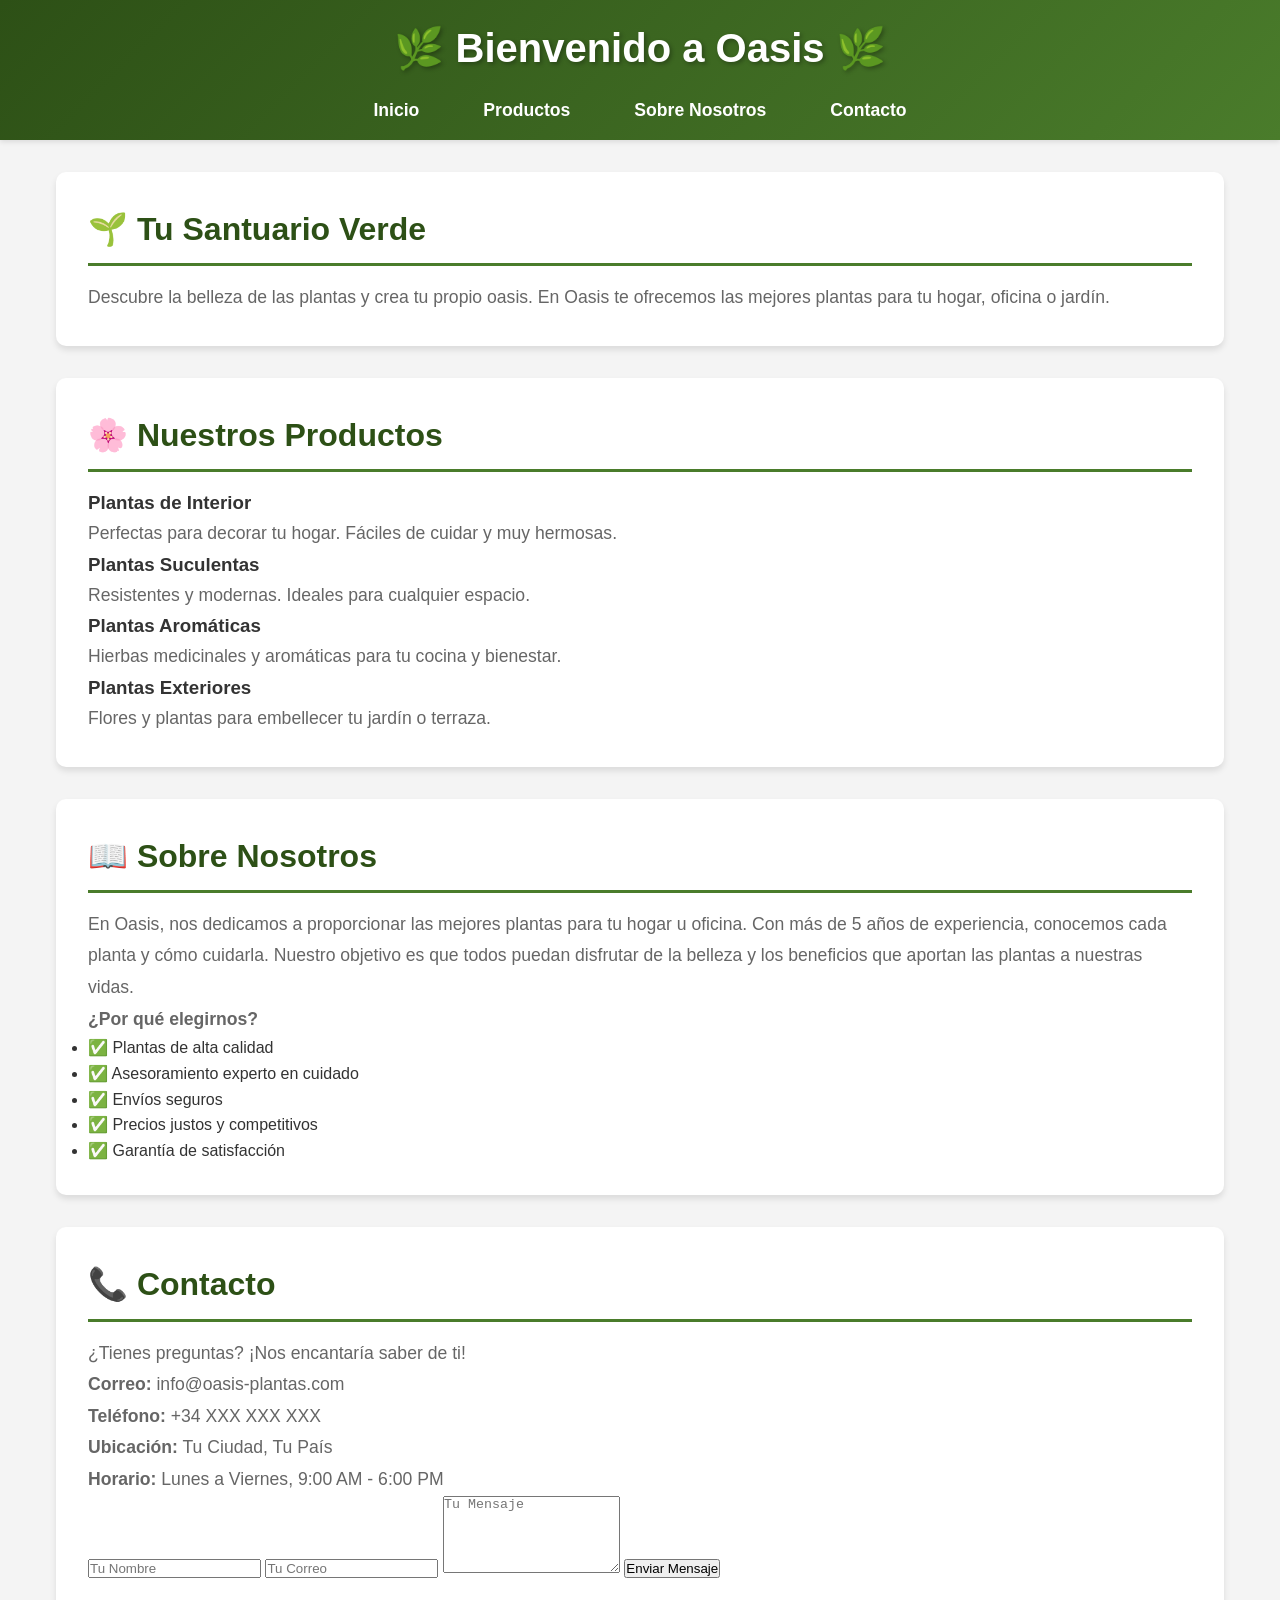
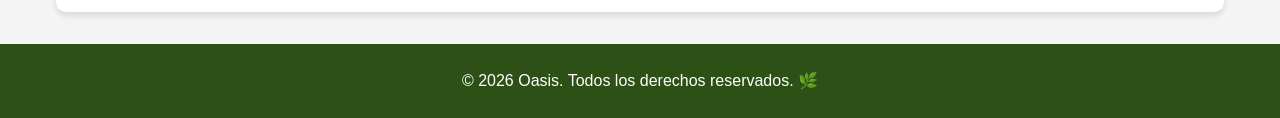
==== index.html @ fe2a8dc5 "Update index.html content to Spanish" ====
<!DOCTYPE html>
<html lang="es">
<head>
    <meta charset="UTF-8">
    <meta name="viewport" content="width=device-width, initial-scale=1.0">
    <title>Oasis - Tu Negocio de Plantas</title>
    <link rel="stylesheet" href="styles.css">
</head>
<body>
    <header>
        <h1>🌿 Bienvenido a Oasis 🌿</h1>
        <nav>
            <ul>
                <li><a href="#home">Inicio</a></li>
                <li><a href="#products">Productos</a></li>
                <li><a href="#about">Sobre Nosotros</a></li>
                <li><a href="#contact">Contacto</a></li>
            </ul>
        </nav>
    </header>
    <main>
        <section id="home">
            <h2>🌱 Tu Santuario Verde</h2>
            <p>Descubre la belleza de las plantas y crea tu propio oasis. En Oasis te ofrecemos las mejores plantas para tu hogar, oficina o jardín.</p>
        </section>
        <section id="products">
            <h2>🌸 Nuestros Productos</h2>
            <div class="products-grid">
                <div class="product-card">
                    <h3>Plantas de Interior</h3>
                    <p>Perfectas para decorar tu hogar. Fáciles de cuidar y muy hermosas.</p>
                </div>
                <div class="product-card">
                    <h3>Plantas Suculentas</h3>
                    <p>Resistentes y modernas. Ideales para cualquier espacio.</p>
                </div>
                <div class="product-card">
                    <h3>Plantas Aromáticas</h3>
                    <p>Hierbas medicinales y aromáticas para tu cocina y bienestar.</p>
                </div>
                <div class="product-card">
                    <h3>Plantas Exteriores</h3>
                    <p>Flores y plantas para embellecer tu jardín o terraza.</p>
                </div>
            </div>
        </section>
        <section id="about">
            <h2>📖 Sobre Nosotros</h2>
            <p>En Oasis, nos dedicamos a proporcionar las mejores plantas para tu hogar u oficina. Con más de 5 años de experiencia, conocemos cada planta y cómo cuidarla. Nuestro objetivo es que todos puedan disfrutar de la belleza y los beneficios que aportan las plantas a nuestras vidas.</p>
            <p><strong>¿Por qué elegirnos?</strong></p>
            <ul>
                <li>✅ Plantas de alta calidad</li>
                <li>✅ Asesoramiento experto en cuidado</li>
                <li>✅ Envíos seguros</li>
                <li>✅ Precios justos y competitivos</li>
                <li>✅ Garantía de satisfacción</li>
            </ul>
        </section>
        <section id="contact">
            <h2>📞 Contacto</h2>
            <p>¿Tienes preguntas? ¡Nos encantaría saber de ti!</p>
            <div class="contact-info">
                <p><strong>Correo:</strong> info@oasis-plantas.com</p>
                <p><strong>Teléfono:</strong> +34 XXX XXX XXX</p>
                <p><strong>Ubicación:</strong> Tu Ciudad, Tu País</p>
                <p><strong>Horario:</strong> Lunes a Viernes, 9:00 AM - 6:00 PM</p>
            </div>
            <form class="contact-form">
                <input type="text" placeholder="Tu Nombre" required>
                <input type="email" placeholder="Tu Correo" required>
                <textarea placeholder="Tu Mensaje" rows="5" required></textarea>
                <button type="submit">Enviar Mensaje</button>
            </form>
        </section>
    </main>
    <footer>
        <p>&copy; 2026 Oasis. Todos los derechos reservados. 🌿</p>
    </footer>
</body>
</html>
---- styles.css ----
* { margin: 0; padding: 0; box-sizing: border-box; }
body { font-family: 'Arial', sans-serif; line-height: 1.6; color: #333; background-color: #f4f4f4; }
header { background: linear-gradient(135deg, #2d5016 0%, #4a7c2b 100%); color: white; padding: 1rem 0; text-align: center; box-shadow: 0 2px 5px rgba(0, 0, 0, 0.1); position: sticky; top: 0; z-index: 100; }
header h1 { font-size: 2.5rem; margin-bottom: 1rem; text-shadow: 2px 2px 4px rgba(0, 0, 0, 0.3); }
nav ul { list-style: none; display: flex; justify-content: center; flex-wrap: wrap; gap: 2rem; }
nav a { color: white; text-decoration: none; font-weight: bold; font-size: 1.1rem; transition: all 0.3s ease; padding: 0.5rem 1rem; border-radius: 5px; }
nav a:hover { background-color: rgba(255, 255, 255, 0.2); transform: scale(1.05); }
main { max-width: 1200px; margin: 2rem auto; padding: 0 1rem; }
section { background: white; padding: 2rem; margin-bottom: 2rem; border-radius: 10px; box-shadow: 0 4px 6px rgba(0, 0, 0, 0.1); animation: fadeIn 0.5s ease; }
@keyframes fadeIn { from { opacity: 0; transform: translateY(10px); } to { opacity: 1; transform: translateY(0); } }
section h2 { color: #2d5016; font-size: 2rem; margin-bottom: 1rem; border-bottom: 3px solid #4a7c2b; padding-bottom: 0.5rem; }
section p { font-size: 1.1rem; color: #666; line-height: 1.8; }
footer { background-color: #2d5016; color: white; text-align: center; padding: 1.5rem; margin-top: 2rem; }
footer p { margin: 0; }
@media (max-width: 768px) { header h1 { font-size: 1.8rem; } nav ul { gap: 1rem; } nav a { font-size: 0.9rem; padding: 0.3rem 0.7rem; } section { padding: 1.5rem; } section h2 { font-size: 1.5rem; } section p { font-size: 1rem; } }
@media (max-width: 480px) { header h1 { font-size: 1.4rem; } nav ul { flex-direction: column; gap: 0.5rem; } section { padding: 1rem; } section h2 { font-size: 1.3rem; } }
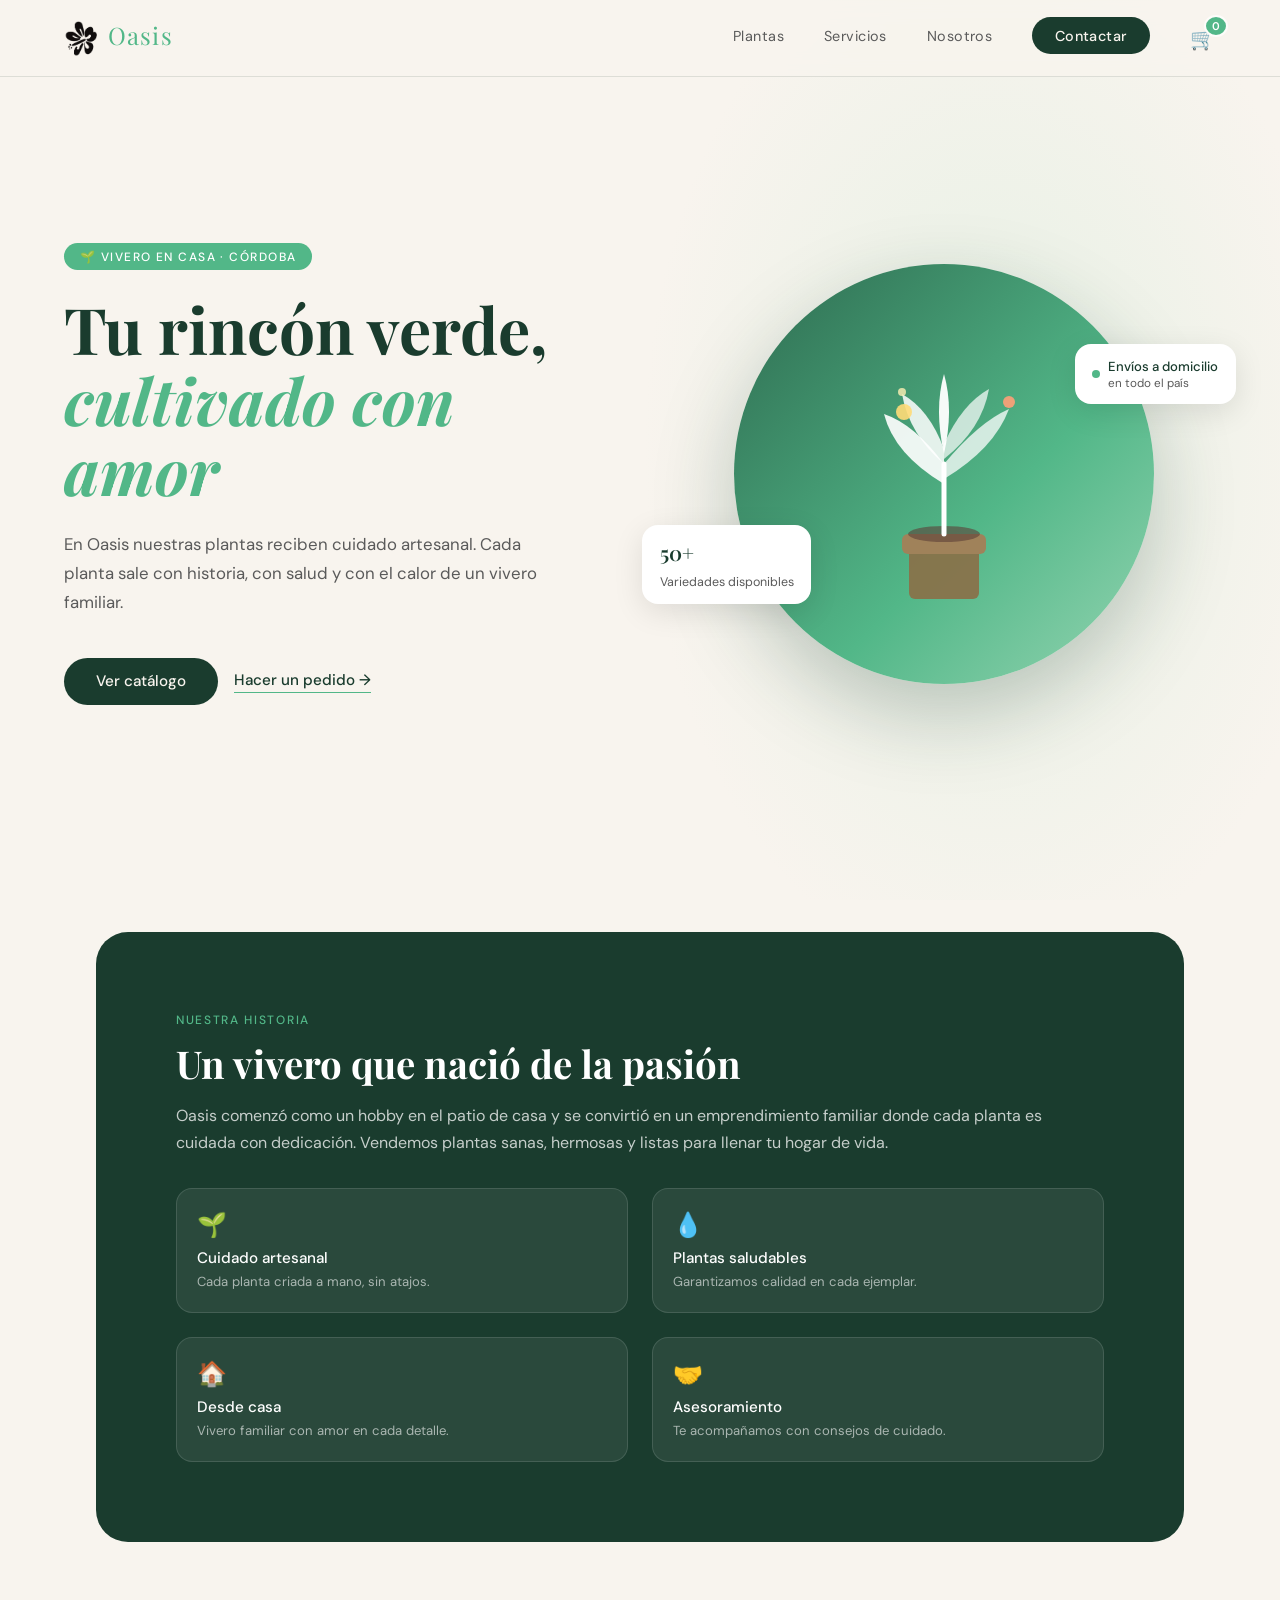
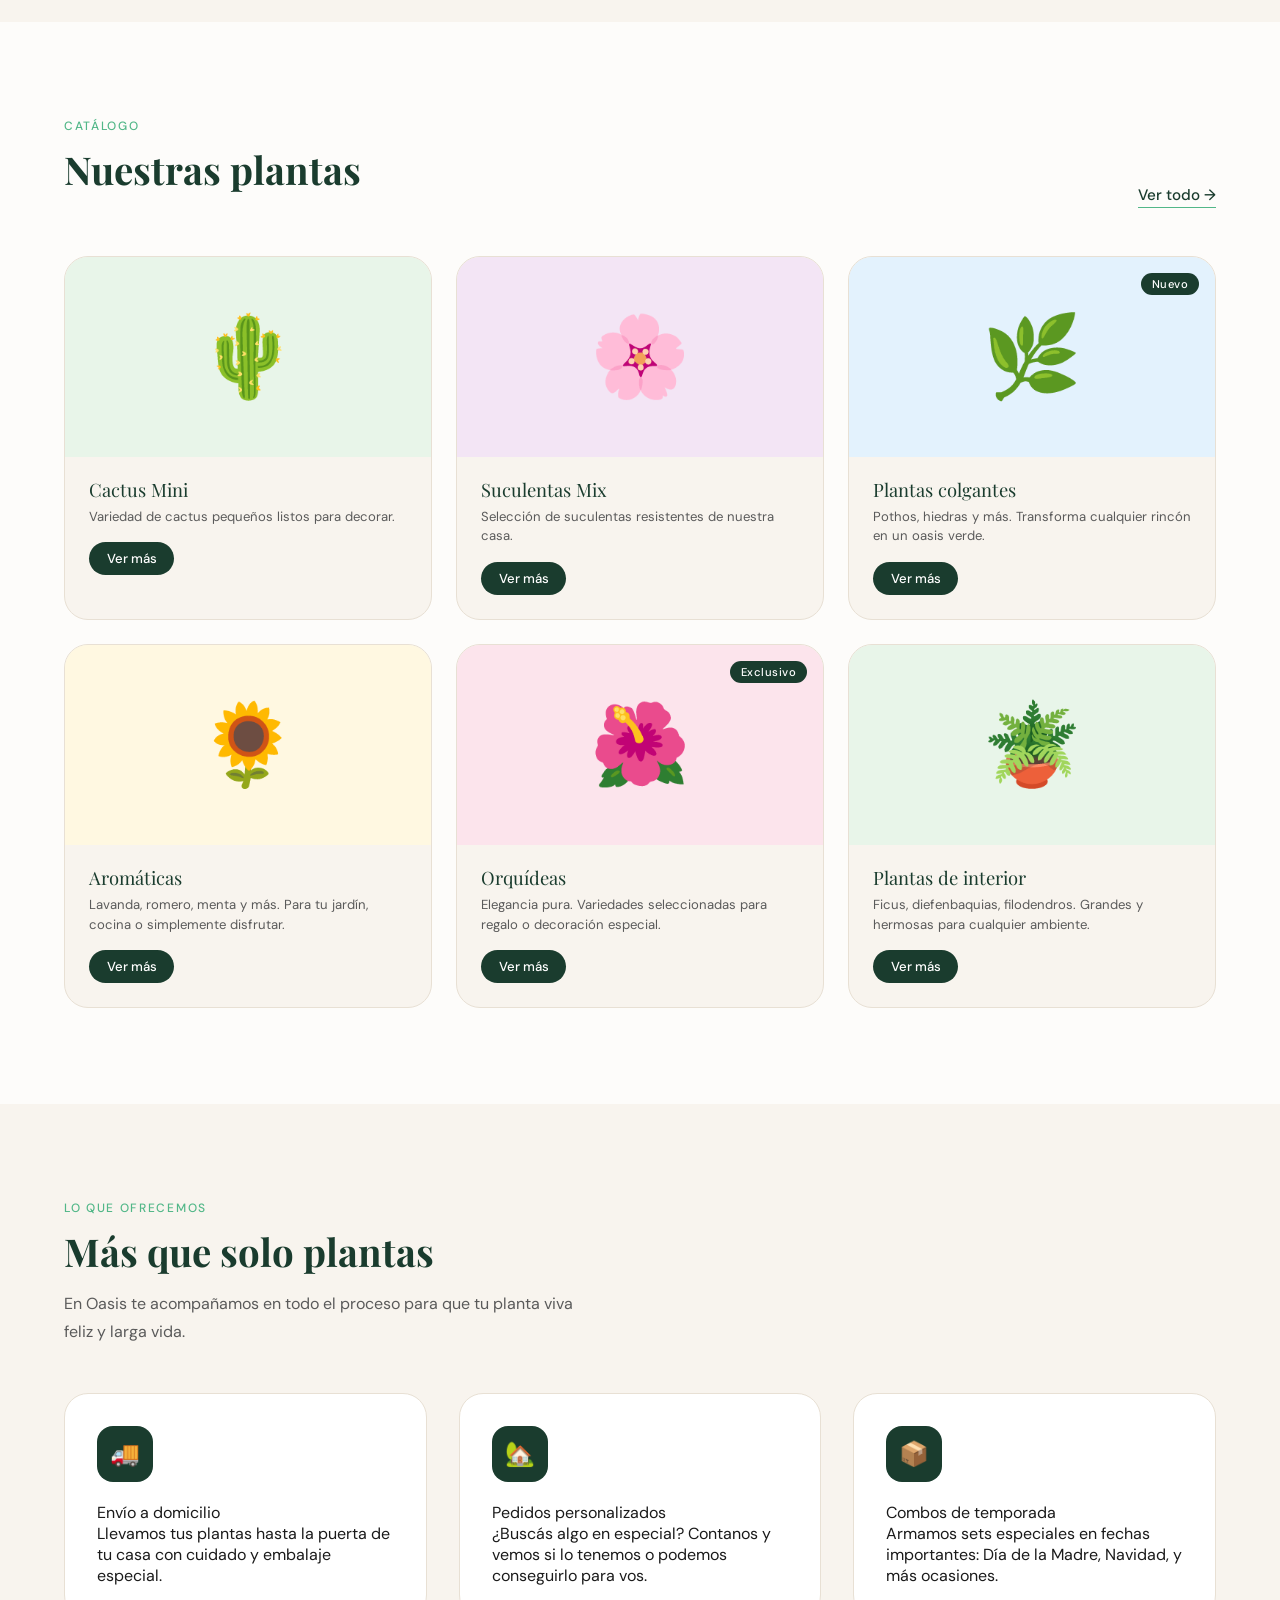
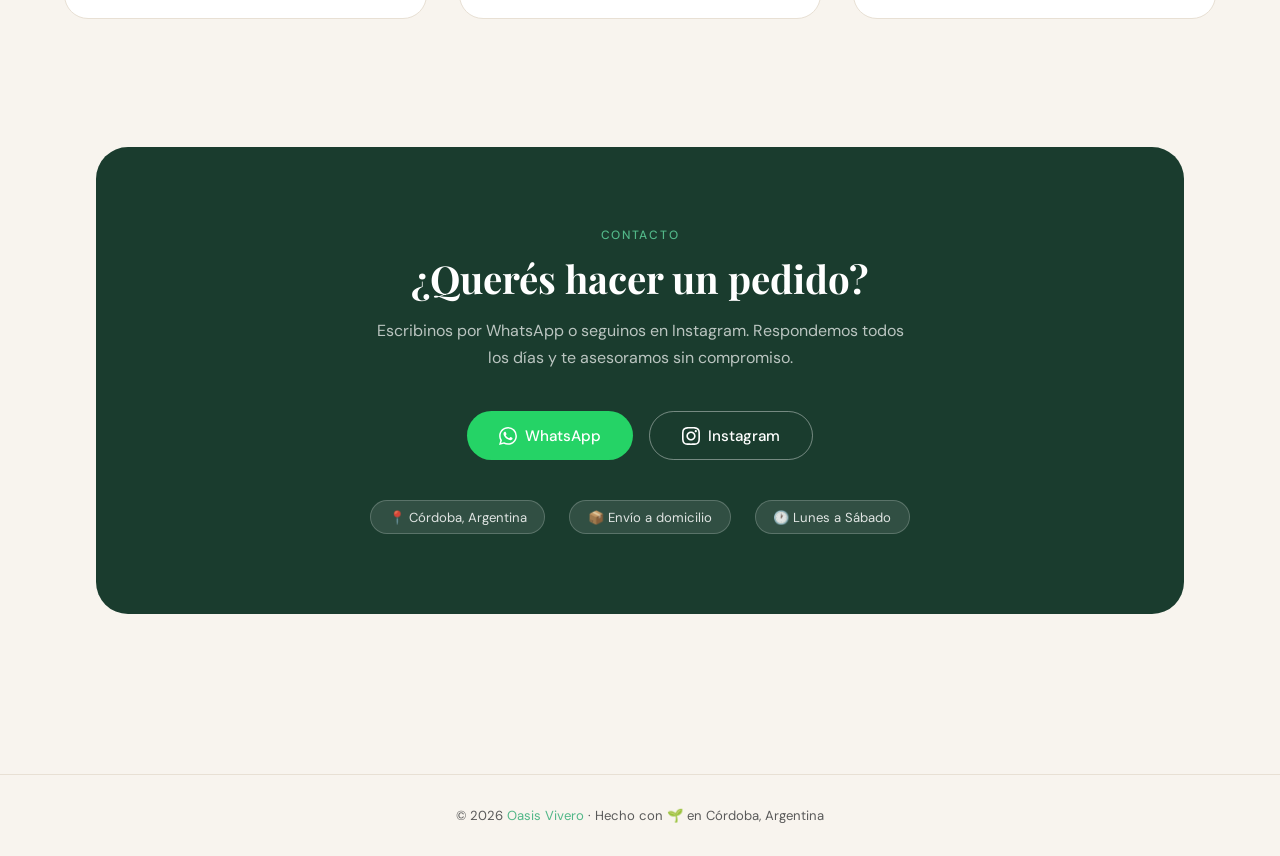
==== commit b3c809a7: "Rename oasis.html to index.html" ====
--- a/index.html
+++ b/index.html
@@ -1,80 +1,291 @@
 <!DOCTYPE html>
 <html lang="es">
 <head>
-    <meta charset="UTF-8">
-    <meta name="viewport" content="width=device-width, initial-scale=1.0">
-    <title>Oasis - Tu Negocio de Plantas</title>
-    <link rel="stylesheet" href="styles.css">
+<meta charset="UTF-8">
+<meta name="viewport" content="width=device-width, initial-scale=1.0">
+<title>Oasis — Vivero en Casa</title>
+<link href="https://fonts.googleapis.com/css2?family=Playfair+Display:ital,wght@0,400;0,600;1,400&family=DM+Sans:wght@300;400;500&display=swap" rel="stylesheet">
+<!-- Meta Tags para SEO y Social Media -->
+<meta name="description" content="Vivero Oasis en Córdoba. Plantas cultivadas con amor y cuidado artesanal. Envíos a domicilio.">
+<meta property="og:title" content="Oasis — Vivero en Casa">
+<meta property="og:description" content="Tu rincón verde cultivado con amor. Catálogo de cactus, suculentas y más.">
+<meta property="og:image" content="logo.png">
+<meta property="og:url" content="https://tudominio.com">
+
+<link rel="icon" type="image/png" href="logo.png">
+<link rel="stylesheet" href="style.css">
+<style>
+  
+</style>
 </head>
 <body>
-    <header>
-        <h1>🌿 Bienvenido a Oasis 🌿</h1>
-        <nav>
-            <ul>
-                <li><a href="#home">Inicio</a></li>
-                <li><a href="#products">Productos</a></li>
-                <li><a href="#about">Sobre Nosotros</a></li>
-                <li><a href="#contact">Contacto</a></li>
-            </ul>
-        </nav>
-    </header>
-    <main>
-        <section id="home">
-            <h2>🌱 Tu Santuario Verde</h2>
-            <p>Descubre la belleza de las plantas y crea tu propio oasis. En Oasis te ofrecemos las mejores plantas para tu hogar, oficina o jardín.</p>
-        </section>
-        <section id="products">
-            <h2>🌸 Nuestros Productos</h2>
-            <div class="products-grid">
-                <div class="product-card">
-                    <h3>Plantas de Interior</h3>
-                    <p>Perfectas para decorar tu hogar. Fáciles de cuidar y muy hermosas.</p>
-                </div>
-                <div class="product-card">
-                    <h3>Plantas Suculentas</h3>
-                    <p>Resistentes y modernas. Ideales para cualquier espacio.</p>
-                </div>
-                <div class="product-card">
-                    <h3>Plantas Aromáticas</h3>
-                    <p>Hierbas medicinales y aromáticas para tu cocina y bienestar.</p>
-                </div>
-                <div class="product-card">
-                    <h3>Plantas Exteriores</h3>
-                    <p>Flores y plantas para embellecer tu jardín o terraza.</p>
-                </div>
-            </div>
-        </section>
-        <section id="about">
-            <h2>📖 Sobre Nosotros</h2>
-            <p>En Oasis, nos dedicamos a proporcionar las mejores plantas para tu hogar u oficina. Con más de 5 años de experiencia, conocemos cada planta y cómo cuidarla. Nuestro objetivo es que todos puedan disfrutar de la belleza y los beneficios que aportan las plantas a nuestras vidas.</p>
-            <p><strong>¿Por qué elegirnos?</strong></p>
-            <ul>
-                <li>✅ Plantas de alta calidad</li>
-                <li>✅ Asesoramiento experto en cuidado</li>
-                <li>✅ Envíos seguros</li>
-                <li>✅ Precios justos y competitivos</li>
-                <li>✅ Garantía de satisfacción</li>
-            </ul>
-        </section>
-        <section id="contact">
-            <h2>📞 Contacto</h2>
-            <p>¿Tienes preguntas? ¡Nos encantaría saber de ti!</p>
-            <div class="contact-info">
-                <p><strong>Correo:</strong> info@oasis-plantas.com</p>
-                <p><strong>Teléfono:</strong> +34 XXX XXX XXX</p>
-                <p><strong>Ubicación:</strong> Tu Ciudad, Tu País</p>
-                <p><strong>Horario:</strong> Lunes a Viernes, 9:00 AM - 6:00 PM</p>
-            </div>
-            <form class="contact-form">
-                <input type="text" placeholder="Tu Nombre" required>
-                <input type="email" placeholder="Tu Correo" required>
-                <textarea placeholder="Tu Mensaje" rows="5" required></textarea>
-                <button type="submit">Enviar Mensaje</button>
-            </form>
-        </section>
-    </main>
-    <footer>
-        <p>&copy; 2026 Oasis. Todos los derechos reservados. 🌿</p>
-    </footer>
+
+<!-- Componente compartido inyectado por script.js -->
+<div id="navbar-shared"></div>
+
+<!-- HERO -->
+<section class="hero">
+  <div class="hero-text">
+    <span class="hero-tag">🌱 Vivero en Casa · Córdoba</span>
+    <h1>Tu rincón verde, <em>cultivado con amor</em></h1>
+    <p class="hero-desc">
+      En Oasis nuestras plantas reciben cuidado artesanal. 
+      Cada planta sale con historia, con salud y con el calor de un vivero familiar.
+    </p>
+    <div class="hero-btns">
+      <a href="#catalogo" class="btn-primary">Ver catálogo</a>
+      <a href="#contacto" class="btn-secondary">Hacer un pedido →</a>
+    </div>
+  </div>
+
+  <div class="hero-visual">
+    <div class="hero-circle">
+      <svg class="hero-plant-svg" viewBox="0 0 300 300" fill="none" xmlns="http://www.w3.org/2000/svg">
+        <!-- Maceta -->
+        <rect x="115" y="220" width="70" height="55" rx="6" fill="#8b6f47" opacity="0.9"/>
+        <rect x="108" y="210" width="84" height="20" rx="6" fill="#a0825a"/>
+        <!-- Tierra -->
+        <ellipse cx="150" cy="210" rx="36" ry="8" fill="#5d4037" opacity="0.6"/>
+        <!-- Tallo central -->
+        <path d="M150 210 L150 140" stroke="#fff" stroke-width="5" stroke-linecap="round"/>
+        <!-- Hoja izquierda grande -->
+        <path d="M150 160 Q100 130 90 90 Q120 100 150 140" fill="rgba(255,255,255,0.9)"/>
+        <!-- Hoja derecha grande -->
+        <path d="M150 155 Q200 125 215 85 Q185 98 150 140" fill="rgba(255,255,255,0.75)"/>
+        <!-- Hoja top izquierda -->
+        <path d="M150 140 Q115 110 108 70 Q135 85 150 125" fill="rgba(255,255,255,0.85)"/>
+        <!-- Hoja top derecha -->
+        <path d="M150 135 Q188 105 195 65 Q168 80 150 120" fill="rgba(255,255,255,0.7)"/>
+        <!-- Hoja central top -->
+        <path d="M150 130 Q140 85 150 50 Q160 85 150 130" fill="rgba(255,255,255,0.95)"/>
+        <!-- Flores decorativas -->
+        <circle cx="110" cy="88" r="8" fill="rgba(255,220,120,0.9)"/>
+        <circle cx="215" cy="78" r="6" fill="rgba(255,160,120,0.9)"/>
+        <circle cx="108" cy="68" r="4" fill="rgba(255,240,180,0.8)"/>
+      </svg>
+    </div>
+
+    <div class="float-card left">
+      <span class="num">50+</span>
+      <span class="lbl">Variedades disponibles</span>
+    </div>
+
+    <div class="float-card right">
+      <div class="dot"></div>
+      <div>
+        <span style="font-weight:500;font-size:0.82rem;color:#1a3c2e;">Envíos a domicilio</span>
+        <div style="font-size:0.73rem;color:#5a5a5a;">en todo el país</div>
+      </div>
+    </div>
+  </div>
+  </div>
+</section>
+
+<!-- NOSOTROS -->
+<section id="nosotros" style="padding: 2rem 4rem 5rem;">
+  <div class="about">
+    <div>
+      <p class="section-tag">Nuestra historia</p>
+      <h2 class="section-title">Un vivero que nació de la pasión</h2>
+      <p class="section-sub">
+        Oasis comenzó como un hobby en el patio de casa y se convirtió en un emprendimiento familiar 
+        donde cada planta es cuidada con dedicación. 
+        Vendemos plantas sanas, hermosas y listas para llenar tu hogar de vida.
+      </p>
+
+      <div class="about-values">
+        <div class="value-item reveal">
+          <span class="value-icon">🌱</span>
+          <div class="value-title">Cuidado artesanal</div>
+          <div class="value-desc">Cada planta criada a mano, sin atajos.</div>
+        </div>
+        <div class="value-item reveal">
+          <span class="value-icon">💧</span>
+          <div class="value-title">Plantas saludables</div>
+          <div class="value-desc">Garantizamos calidad en cada ejemplar.</div>
+        </div>
+        <div class="value-item reveal">
+          <span class="value-icon">🏠</span>
+          <div class="value-title">Desde casa</div>
+          <div class="value-desc">Vivero familiar con amor en cada detalle.</div>
+        </div>
+        <div class="value-item reveal">
+          <span class="value-icon">🤝</span>
+          <div class="value-title">Asesoramiento</div>
+          <div class="value-desc">Te acompañamos con consejos de cuidado.</div>
+        </div>
+      </div>
+  </div>
+</section>
+
+<!-- CATALOGO -->
+<section id="catalogo" class="catalogo">
+  <div class="catalogo-header">
+    <div>
+      <p class="section-tag">Catálogo</p>
+      <h2 class="section-title">Nuestras plantas</h2>
+    </div>
+    <a href="ver-todo.html" class="btn-secondary">Ver todo →</a>
+  </div>
+
+  <div class="cards-grid">
+    <div class="plant-card reveal">
+      <div class="plant-img bg1">
+        🌵
+      </div>
+      <div class="plant-info">
+        <div class="plant-name">Cactus Mini</div>
+        <div class="plant-desc">Variedad de cactus pequeños listos para decorar.</div>
+        <div class="plant-footer">
+          <a href="cactus.html" class="btn-agregar">Ver más</a>
+        </div>
+      </div>
+    </div>
+
+    <div class="plant-card reveal">
+      <div class="plant-img bg2">🌸</div>
+      <div class="plant-info">
+        <div class="plant-name">Suculentas Mix</div>
+        <div class="plant-desc">Selección de suculentas resistentes de nuestra casa.</div>
+        <div class="plant-footer">
+          <a href="suculentas.html" class="btn-agregar">Ver más</a>
+        </div>
+      </div>
+    </div>
+
+    <div class="plant-card reveal">
+      <div class="plant-img bg3">
+        🌿
+        <span class="plant-badge">Nuevo</span>
+      </div>
+      <div class="plant-info">
+        <div class="plant-name">Plantas colgantes</div>
+        <div class="plant-desc">Pothos, hiedras y más. Transforma cualquier rincón en un oasis verde.</div>
+        <div class="plant-footer">
+
+          <a href="colgantes.html" class="btn-agregar">Ver más</a>
+        </div>
+      </div>
+    </div>
+
+    <div class="plant-card reveal">
+      <div class="plant-img bg4">🌻</div>
+      <div class="plant-info">
+        <div class="plant-name">Aromáticas</div>
+        <div class="plant-desc">Lavanda, romero, menta y más. Para tu jardín, cocina o simplemente disfrutar.</div>
+        <div class="plant-footer">
+          <a href="aromaticas.html" class="btn-agregar">Ver más</a>
+        </div>
+      </div>
+    </div>
+
+    <div class="plant-card reveal">
+      <div class="plant-img bg5">
+        🌺
+        <span class="plant-badge">Exclusivo</span>
+      </div>
+      <div class="plant-info">
+        <div class="plant-name">Orquídeas</div>
+        <div class="plant-desc">Elegancia pura. Variedades seleccionadas para regalo o decoración especial.</div>
+        <div class="plant-footer">
+          <a href="orquideas.html" class="btn-agregar">Ver más</a>
+        </div>
+      </div>
+    </div>
+
+    <div class="plant-card reveal">
+      <div class="plant-img bg6">🪴</div>
+      <div class="plant-info">
+        <div class="plant-name">Plantas de interior</div>
+        <div class="plant-desc">Ficus, diefenbaquias, filodendros. Grandes y hermosas para cualquier ambiente.</div>
+        <div class="plant-footer">
+          <a href="interior.html" class="btn-agregar">Ver más</a>
+        </div>
+      </div>
+    </div>
+  </div>
+</section>
+
+<!-- SERVICIOS -->
+<section id="servicios" class="servicios">
+  <p class="section-tag">Lo que ofrecemos</p>
+  <h2 class="section-title">Más que solo plantas</h2>
+  <p class="section-sub">En Oasis te acompañamos en todo el proceso para que tu planta viva feliz y larga vida.</p>
+
+  <div class="servicios-grid">
+    <div class="servicio-card reveal">
+      <div class="servicio-icon">🚚</div>
+      <div class="servicio-title">Envío a domicilio</div>
+      <div class="servicio-desc">Llevamos tus plantas hasta la puerta de tu casa con cuidado y embalaje especial.</div>
+    </div>
+
+    <div class="servicio-card reveal">
+      <div class="servicio-icon">🏡</div>
+      <div class="servicio-title">Pedidos personalizados</div>
+      <div class="servicio-desc">¿Buscás algo en especial? Contanos y vemos si lo tenemos o podemos conseguirlo para vos.</div>
+    </div>
+
+    <div class="servicio-card reveal">
+      <div class="servicio-icon">📦</div>
+      <div class="servicio-title">Combos de temporada</div>
+      <div class="servicio-desc">Armamos sets especiales en fechas importantes: Día de la Madre, Navidad, y más ocasiones.</div>
+    </div>
+  </div>
+</section>
+
+<!-- CONTACTO -->
+<section id="contacto" style="padding: 2rem 4rem 6rem;">
+  <div class="contacto">
+    <p class="section-tag">Contacto</p>
+    <h2 class="section-title">¿Querés hacer un pedido?</h2>
+    <p class="section-sub">Escribinos por WhatsApp o seguinos en Instagram. Respondemos todos los días y te asesoramos sin compromiso.</p>
+
+    <div class="contacto-btns">
+      <a href="https://wa.me/5493516299530?text=Hola!%20Vi%20su%20vivero%20Oasis%20y%20me%20interesa%20hacer%20un%20pedido" target="_blank" class="btn-wp">
+        <svg width="18" height="18" viewBox="0 0 24 24" fill="currentColor"><path d="M17.472 14.382c-.297-.149-1.758-.867-2.03-.967-.273-.099-.471-.148-.67.15-.197.297-.767.966-.94 1.164-.173.199-.347.223-.644.075-.297-.15-1.255-.463-2.39-1.475-.883-.788-1.48-1.761-1.653-2.059-.173-.297-.018-.458.13-.606.134-.133.298-.347.446-.52.149-.174.198-.298.298-.497.099-.198.05-.371-.025-.52-.075-.149-.669-1.612-.916-2.207-.242-.579-.487-.5-.669-.51-.173-.008-.371-.01-.57-.01-.198 0-.52.074-.792.372-.272.297-1.04 1.016-1.04 2.479 0 1.462 1.065 2.875 1.213 3.074.149.198 2.096 3.2 5.077 4.487.709.306 1.262.489 1.694.625.712.227 1.36.195 1.871.118.571-.085 1.758-.719 2.006-1.413.248-.694.248-1.289.173-1.413-.074-.124-.272-.198-.57-.347m-5.421 7.403h-.004a9.87 9.87 0 01-5.031-1.378l-.361-.214-3.741.982.998-3.648-.235-.374a9.86 9.86 0 01-1.51-5.26c.001-5.45 4.436-9.884 9.888-9.884 2.64 0 5.122 1.03 6.988 2.898a9.825 9.825 0 012.893 6.994c-.003 5.45-4.437 9.884-9.885 9.884m8.413-18.297A11.815 11.815 0 0012.05 0C5.495 0 .16 5.335.157 11.892c0 2.096.547 4.142 1.588 5.945L.057 24l6.305-1.654a11.882 11.882 0 005.683 1.448h.005c6.554 0 11.89-5.335 11.893-11.893a11.821 11.821 0 00-3.48-8.413Z"/></svg>
+        WhatsApp
+      </a>
+      <a href="https://instagram.com/oasisvivero" target="_blank" class="btn-ig">
+        <svg width="18" height="18" viewBox="0 0 24 24" fill="currentColor"><path d="M12 2.163c3.204 0 3.584.012 4.85.07 3.252.148 4.771 1.691 4.919 4.919.058 1.265.069 1.645.069 4.849 0 3.205-.012 3.584-.069 4.849-.149 3.225-1.664 4.771-4.919 4.919-1.266.058-1.644.07-4.85.07-3.204 0-3.584-.012-4.849-.07-3.26-.149-4.771-1.699-4.919-4.92-.058-1.265-.07-1.644-.07-4.849 0-3.204.013-3.583.07-4.849.149-3.227 1.664-4.771 4.919-4.919 1.266-.057 1.645-.069 4.849-.069zm0-2.163c-3.259 0-3.667.014-4.947.072-4.358.2-6.78 2.618-6.98 6.98-.059 1.281-.073 1.689-.073 4.948 0 3.259.014 3.668.072 4.948.2 4.358 2.618 6.78 6.98 6.98 1.281.058 1.689.072 4.948.072 3.259 0 3.668-.014 4.948-.072 4.354-.2 6.782-2.618 6.979-6.98.059-1.28.073-1.689.073-4.948 0-3.259-.014-3.667-.072-4.947-.196-4.354-2.617-6.78-6.979-6.98-1.281-.059-1.69-.073-4.949-.073zm0 5.838c-3.403 0-6.162 2.759-6.162 6.162s2.759 6.163 6.162 6.163 6.162-2.759 6.162-6.163c0-3.403-2.759-6.162-6.162-6.162zm0 10.162c-2.209 0-4-1.79-4-4 0-2.209 1.791-4 4-4s4 1.791 4 4c0 2.21-1.791 4-4 4zm6.406-11.845c-.796 0-1.441.645-1.441 1.44s.645 1.44 1.441 1.44c.795 0 1.439-.645 1.439-1.44s-.644-1.44-1.439-1.44z"/></svg>
+        Instagram
+      </a>
+    </div>
+
+    <div class="info-chips">
+      <div class="chip">📍 Córdoba, Argentina</div>
+      <div class="chip">📦 Envío a domicilio</div>
+      <div class="chip">🕐 Lunes a Sábado</div>
+    </div>
+  </div>
+</section>
+
+<!-- Componente compartido inyectado por script.js -->
+<div id="footer-shared"></div>
+
+<!-- CARRITO UI -->
+<div class="cart-overlay" id="cartOverlay"></div>
+<div class="cart-drawer" id="cartDrawer">
+  <div class="cart-header">
+    <h2 style="font-family: 'Playfair Display', serif; color: var(--verde-oscuro);">Tu Carrito</h2>
+    <button class="cart-close" id="closeCart">✕</button>
+  </div>
+  <div class="cart-items" id="cartItemsList">
+    <!-- Items cargados dinámicamente -->
+  </div>
+  <div class="cart-footer">
+    <div class="cart-total">
+      <span>Total estimado:</span>
+      <span id="cartTotalText">$0</span>
+    </div>
+    <button class="btn-primary" style="width: 100%; border: none; cursor: pointer;" onclick="sendCartWhatsApp()">Enviar pedido por WhatsApp 🌿</button>
+    <button class="btn-clear" onclick="clearCart()">Vaciar Carrito</button>
+  </div>
+</div>
+
+<!-- Botón Volver Arriba -->
+<a href="javascript:void(0)" class="back-to-top" id="backToTop" onclick="window.scrollTo({top: 0, behavior: 'smooth'})">↑</a>
+
+<script src="script.js"></script>
+
 </body>
-</html>+</html>
--- a/style.css
+++ b/style.css
@@ -0,0 +1,840 @@
+*, *::before, *::after { box-sizing: border-box; margin: 0; padding: 0; }
+
+  :root {
+    --verde-oscuro: #1a3c2e;
+    --verde-medio: #2d6a4f;
+    --verde-suave: #52b788;
+    --crema: #f8f4ee;
+    --crema-oscura: #e8e0d4;
+    --tierra: #8b6f47;
+    --blanco: #fdfcfa;
+    --texto: #1a1a1a;
+    --texto-suave: #5a5a5a;
+  }
+
+  html { scroll-behavior: smooth; }
+
+  body {
+    font-family: 'DM Sans', sans-serif;
+    background: var(--crema);
+    color: var(--texto);
+    overflow-x: hidden;
+  }
+
+  /* NAV */
+  nav {
+    position: fixed;
+    top: 0; left: 0; right: 0;
+    z-index: 100;
+    display: flex;
+    justify-content: space-between;
+    align-items: center;
+    padding: 1.2rem 4rem;
+    background: rgba(248, 244, 238, 0.9);
+    backdrop-filter: blur(10px);
+    border-bottom: 1px solid rgba(26, 60, 46, 0.12);
+  }
+
+  .nav-logo {
+    font-family: 'Playfair Display', serif;
+    font-size: 1.5rem;
+    color: var(--verde-oscuro);
+    letter-spacing: 0.05em;
+  }
+
+  .nav-logo span {
+    color: var(--verde-suave);
+  }
+
+  .nav-links {
+    display: flex;
+    gap: 2.5rem;
+    list-style: none;
+  }
+
+  .nav-links a {
+    text-decoration: none;
+    color: var(--texto-suave);
+    font-size: 0.9rem;
+    font-weight: 400;
+    letter-spacing: 0.03em;
+    transition: color 0.2s;
+  }
+
+  .nav-links a:hover { color: var(--verde-medio); }
+
+  .nav-cta {
+    background: var(--verde-oscuro);
+    color: var(--crema) !important;
+    padding: 0.6rem 1.4rem;
+    border-radius: 2rem;
+    font-weight: 500 !important;
+    transition: background 0.2s !important;
+  }
+
+  .nav-cta:hover { background: var(--verde-medio) !important; color: white !important; }
+
+  /* HERO */
+  .hero {
+    min-height: 100vh;
+    display: grid;
+    grid-template-columns: 1fr 1fr;
+    align-items: center;
+    padding: 7rem 4rem 4rem;
+    gap: 4rem;
+    position: relative;
+    overflow: hidden;
+  }
+
+  .hero::before {
+    content: '';
+    position: absolute;
+    top: -10%;
+    right: -5%;
+    width: 55%;
+    height: 120%;
+    background: radial-gradient(ellipse at center, #d4edda 0%, transparent 70%);
+    opacity: 0.5;
+    pointer-events: none;
+  }
+
+  .hero-text { position: relative; z-index: 1; }
+
+  .hero-tag {
+    display: inline-block;
+    background: var(--verde-suave);
+    color: white;
+    font-size: 0.75rem;
+    font-weight: 500;
+    letter-spacing: 0.12em;
+    text-transform: uppercase;
+    padding: 0.35rem 1rem;
+    border-radius: 2rem;
+    margin-bottom: 1.5rem;
+  }
+
+  .hero h1 {
+    font-family: 'Playfair Display', serif;
+    font-size: clamp(3rem, 5vw, 4.5rem);
+    line-height: 1.1;
+    color: var(--verde-oscuro);
+    margin-bottom: 1.5rem;
+  }
+
+  .hero h1 em {
+    font-style: italic;
+    color: var(--verde-suave);
+  }
+
+  .hero-desc {
+    font-size: 1.05rem;
+    color: var(--texto-suave);
+    line-height: 1.75;
+    max-width: 480px;
+    margin-bottom: 2.5rem;
+  }
+
+  .hero-btns {
+    display: flex;
+    gap: 1rem;
+    align-items: center;
+    flex-wrap: wrap;
+  }
+
+  .btn-primary {
+    background: var(--verde-oscuro);
+    color: var(--crema);
+    padding: 0.85rem 2rem;
+    border-radius: 2rem;
+    font-size: 0.95rem;
+    font-weight: 500;
+    text-decoration: none;
+    transition: background 0.2s, transform 0.2s;
+    display: inline-block;
+  }
+
+  .btn-primary:hover {
+    background: var(--verde-medio);
+    transform: translateY(-2px);
+  }
+
+  .btn-secondary {
+    color: var(--verde-oscuro);
+    font-size: 0.95rem;
+    font-weight: 500;
+    text-decoration: none;
+    display: inline-flex;
+    align-items: center;
+    gap: 0.4rem;
+    border-bottom: 1.5px solid var(--verde-suave);
+    padding-bottom: 2px;
+    transition: color 0.2s;
+  }
+
+  .btn-secondary:hover { color: var(--verde-suave); }
+
+  /* HERO VISUAL */
+  .hero-visual {
+    position: relative;
+    display: flex;
+    justify-content: center;
+    align-items: center;
+    z-index: 1;
+  }
+
+  .hero-circle {
+    width: 420px;
+    height: 420px;
+    border-radius: 50%;
+    background: linear-gradient(135deg, #2d6a4f 0%, #52b788 60%, #95d5b2 100%);
+    display: flex;
+    align-items: center;
+    justify-content: center;
+    position: relative;
+    overflow: hidden;
+    box-shadow: 0 30px 80px rgba(26, 60, 46, 0.25);
+  }
+
+  .hero-plant-svg {
+    width: 300px;
+    height: 300px;
+  }
+
+  .float-card {
+    position: absolute;
+    background: white;
+    border-radius: 1rem;
+    padding: 0.85rem 1.1rem;
+    box-shadow: 0 8px 30px rgba(0,0,0,0.1);
+    font-size: 0.85rem;
+    display: flex;
+    align-items: center;
+    gap: 0.5rem;
+  }
+
+  .float-card.left {
+    left: -30px;
+    bottom: 80px;
+    flex-direction: column;
+    align-items: flex-start;
+  }
+
+  .float-card.right {
+    right: -20px;
+    top: 80px;
+  }
+
+  .float-card .dot {
+    width: 8px;
+    height: 8px;
+    border-radius: 50%;
+    background: var(--verde-suave);
+    flex-shrink: 0;
+  }
+
+  .float-card .num {
+    font-family: 'Playfair Display', serif;
+    font-size: 1.3rem;
+    font-weight: 600;
+    color: var(--verde-oscuro);
+    display: block;
+  }
+
+  .float-card .lbl {
+    color: var(--texto-suave);
+    font-size: 0.78rem;
+  }
+
+  /* SECTION BASE */
+  section { padding: 6rem 4rem; }
+
+  .section-tag {
+    font-size: 0.75rem;
+    font-weight: 500;
+    letter-spacing: 0.14em;
+    text-transform: uppercase;
+    color: var(--verde-suave);
+    margin-bottom: 0.75rem;
+  }
+
+  .section-title {
+    font-family: 'Playfair Display', serif;
+    font-size: clamp(2rem, 3vw, 2.8rem);
+    color: var(--verde-oscuro);
+    line-height: 1.2;
+    margin-bottom: 1rem;
+  }
+
+  .section-sub {
+    color: var(--texto-suave);
+    font-size: 1rem;
+    line-height: 1.7;
+    max-width: 540px;
+  }
+
+  /* ABOUT */
+  .about {
+    gap: 5rem;
+    align-items: center;
+    background: var(--verde-oscuro);
+    color: white;
+    border-radius: 2rem;
+    margin: 0 2rem;
+    padding: 5rem;
+  }
+
+  .about .section-tag { color: var(--verde-suave); }
+  .about .section-title { color: white; }
+  .about .section-sub { color: rgba(255,255,255,0.75); max-width: 100%; }
+
+  .about-values {
+    display: grid;
+    grid-template-columns: 1fr 1fr;
+    gap: 1.5rem;
+    margin-top: 2rem;
+  }
+
+  .value-item {
+    background: rgba(255,255,255,0.07);
+    border: 1px solid rgba(255,255,255,0.12);
+    border-radius: 1rem;
+    padding: 1.25rem;
+  }
+
+  .value-icon {
+    font-size: 1.5rem;
+    margin-bottom: 0.5rem;
+    display: block;
+  }
+
+  .value-title {
+    font-weight: 500;
+    color: white;
+    font-size: 0.95rem;
+    margin-bottom: 0.25rem;
+  }
+
+  .value-desc {
+    color: rgba(255,255,255,0.6);
+    font-size: 0.82rem;
+    line-height: 1.5;
+  }
+
+  .catalogo { background: var(--blanco); }
+
+  .catalogo-header {
+    display: flex;
+    justify-content: space-between;
+    align-items: flex-end;
+    margin-bottom: 3rem;
+  }
+
+  .cards-grid {
+    display: grid;
+    grid-template-columns: repeat(3, 1fr);
+    gap: 1.5rem;
+  }
+
+  .plant-card {
+    background: var(--crema);
+    border-radius: 1.5rem;
+    overflow: hidden;
+    transition: transform 0.3s, box-shadow 0.3s;
+    border: 1px solid var(--crema-oscura);
+  }
+
+  .plant-card:hover {
+    transform: translateY(-6px);
+    box-shadow: 0 20px 50px rgba(26, 60, 46, 0.12);
+  }
+
+  .plant-img {
+    height: 200px;
+    display: flex;
+    align-items: center;
+    justify-content: center;
+    font-size: 5rem;
+    position: relative;
+  }
+
+  .plant-img img {
+    width: 100%;
+    height: 100%;
+    object-fit: cover;
+  }
+
+  .plant-img.bg1 { background: #e8f5e9; }
+  .plant-img.bg2 { background: #f3e5f5; }
+  .plant-img.bg3 { background: #e3f2fd; }
+  .plant-img.bg4 { background: #fff8e1; }
+  .plant-img.bg5 { background: #fce4ec; }
+  .plant-img.bg6 { background: #e8f5e9; }
+
+  .plant-badge {
+    position: absolute;
+    top: 1rem;
+    right: 1rem;
+    background: var(--verde-oscuro);
+    color: white;
+    font-size: 0.7rem;
+    font-weight: 500;
+    padding: 0.25rem 0.65rem;
+    border-radius: 2rem;
+    letter-spacing: 0.05em;
+  }
+
+  .plant-badge.low-stock {
+    background: #e67e22;
+  }
+
+  .plant-info { padding: 1.25rem 1.5rem 1.5rem; }
+
+  .plant-name {
+    font-family: 'Playfair Display', serif;
+    font-size: 1.15rem;
+    color: var(--verde-oscuro);
+    margin-bottom: 0.3rem;
+  }
+
+  .plant-desc {
+    font-size: 0.82rem;
+    color: var(--texto-suave);
+    line-height: 1.5;
+    margin-bottom: 1rem;
+  }
+
+  .plant-footer {
+    display: flex;
+    justify-content: space-between;
+    align-items: center;
+  }
+
+  .plant-price {
+    font-family: 'Playfair Display', serif;
+    font-size: 1.2rem;
+    font-weight: 600;
+    color: var(--verde-medio);
+  }
+
+  .btn-agregar {
+    background: var(--verde-oscuro);
+    color: white;
+    border: none;
+    padding: 0.5rem 1.1rem;
+    border-radius: 2rem;
+    font-size: 0.82rem;
+    font-weight: 500;
+    cursor: pointer;
+    transition: background 0.2s;
+    font-family: 'DM Sans', sans-serif;
+    text-decoration: none;
+    display: inline-block;
+  }
+
+  .btn-agregar:hover { 
+    background: var(--verde-medio); 
+    transform: scale(1.05);
+  }
+  
+  .btn-agregar:active { transform: scale(0.95); }
+
+  /* Estado cuando el producto ya está en el carrito */
+  .btn-agregar.in-cart {
+    background: var(--verde-suave);
+    border: 1px solid var(--verde-suave);
+  }
+
+  .btn-agregar.disabled {
+    background: #ccc;
+    cursor: not-allowed;
+    transform: none !important;
+  }
+
+  /* SERVICIOS */
+  .servicios { background: var(--crema); }
+
+  .servicios-grid {
+    display: grid;
+    grid-template-columns: repeat(3, 1fr);
+    gap: 2rem;
+    margin-top: 3rem;
+  }
+
+  .servicio-card {
+    background: white;
+    border-radius: 1.5rem;
+    padding: 2rem;
+    border: 1px solid var(--crema-oscura);
+    transition: transform 0.2s;
+  }
+
+  .servicio-card:hover { transform: translateY(-4px); }
+
+  .servicio-icon {
+    width: 56px;
+    height: 56px;
+    background: var(--verde-oscuro);
+    border-radius: 1rem;
+    display: flex;
+    align-items: center;
+    justify-content: center;
+    font-size: 1.5rem;
+    margin-bottom: 1.25rem;
+  }
+
+  /* CONTACTO */
+  .contacto {
+    background: var(--verde-oscuro);
+    color: white;
+    text-align: center;
+    border-radius: 2rem;
+    margin: 0 2rem 4rem;
+    padding: 5rem 4rem;
+  }
+
+  .contacto .section-title { color: white; }
+  .contacto .section-sub { color: rgba(255,255,255,0.7); margin: 0 auto 2.5rem; }
+
+  .contacto-btns {
+    display: flex;
+    gap: 1rem;
+    justify-content: center;
+    flex-wrap: wrap;
+  }
+
+  .btn-wp {
+    background: #25D366;
+    color: white;
+    padding: 0.85rem 2rem;
+    border-radius: 2rem;
+    font-size: 0.95rem;
+    font-weight: 500;
+    text-decoration: none;
+    display: inline-flex;
+    align-items: center;
+    gap: 0.5rem;
+    transition: opacity 0.2s, transform 0.2s;
+  }
+
+  .btn-wp:hover { opacity: 0.9; transform: translateY(-2px); }
+
+  .btn-ig {
+    background: transparent;
+    color: white;
+    border: 1.5px solid rgba(255,255,255,0.4);
+    padding: 0.85rem 2rem;
+    border-radius: 2rem;
+    font-size: 0.95rem;
+    font-weight: 500;
+    text-decoration: none;
+    transition: border-color 0.2s, transform 0.2s;
+    display: inline-flex;
+    align-items: center;
+    gap: 0.5rem;
+  }
+
+  .btn-ig:hover { border-color: white; transform: translateY(-2px); }
+
+  .info-chips {
+    display: flex;
+    justify-content: center;
+    gap: 1.5rem;
+    margin-top: 2.5rem;
+    flex-wrap: wrap;
+  }
+
+  .chip {
+    background: rgba(255,255,255,0.1);
+    border: 1px solid rgba(255,255,255,0.2);
+    color: rgba(255,255,255,0.85);
+    padding: 0.45rem 1.1rem;
+    border-radius: 2rem;
+    font-size: 0.82rem;
+    display: flex;
+    align-items: center;
+    gap: 0.4rem;
+  }
+
+  /* FOOTER */
+  footer {
+    text-align: center;
+    padding: 2rem;
+    color: var(--texto-suave);
+    font-size: 0.82rem;
+    border-top: 1px solid var(--crema-oscura);
+  }
+
+  footer span { color: var(--verde-suave); }
+
+  /* ANIMATIONS */
+  @keyframes float {
+    0%, 100% { transform: translateY(0); }
+    50% { transform: translateY(-10px); }
+  }
+
+  .hero-circle { animation: float 6s ease-in-out infinite; }
+
+  @keyframes leafSway {
+    0%, 100% { transform: rotate(-3deg); }
+    50% { transform: rotate(3deg); }
+  }
+
+  /* RESPONSIVE */
+  @media (max-width: 900px) {
+    nav { padding: 1rem 2rem; }
+    .nav-links {
+      display: none; 
+      position: absolute; top: 100%; left: 0; right: 0; 
+      flex-direction: column; background: var(--blanco); 
+      padding: 2rem; gap: 1.5rem; text-align: center;
+      box-shadow: 0 10px 20px rgba(0,0,0,0.05);
+    }
+    .nav-links.mobile-open { display: flex; }
+    .menu-btn { display: block !important; }
+    .hero { grid-template-columns: 1fr; padding: 7rem 2rem 3rem; text-align: center; }
+    .hero-desc { margin: 0 auto 2rem; }
+    .hero-btns { justify-content: center; }
+    .hero-visual { display: none; }
+    .about { grid-template-columns: 1fr; margin: 0 1rem; padding: 3rem 2rem; }
+    .cards-grid, .servicios-grid { grid-template-columns: 1fr; }
+    section { padding: 4rem 2rem; }
+    .catalogo-header { flex-direction: column; align-items: flex-start; gap: 1rem; }
+    .contacto { margin: 0 1rem 3rem; padding: 3rem 2rem; }
+  }
+
+  /* Clases para animación controlada */
+  .reveal {
+    opacity: 0;
+    transform: translateY(20px);
+    transition: opacity 0.6s ease-out, transform 0.6s ease-out;
+  }
+  .reveal.active {
+    opacity: 1;
+    transform: translateY(0);
+  }
+
+  /* Botón Volver Arriba */
+  .back-to-top {
+    position: fixed;
+    bottom: 2rem;
+    right: 2rem;
+    background: var(--verde-oscuro);
+    color: white;
+    width: 45px;
+    height: 45px;
+    border-radius: 50%;
+    display: flex;
+    align-items: center;
+    justify-content: center;
+    text-decoration: none;
+    z-index: 1000;
+    opacity: 0;
+    visibility: hidden;
+    transition: all 0.3s ease;
+    box-shadow: 0 4px 15px rgba(0,0,0,0.2);
+  }
+
+  .back-to-top.show {
+    opacity: 1;
+    visibility: visible;
+  }
+
+  .back-to-top:hover {
+    background: var(--verde-medio);
+    transform: translateY(-5px);
+    color: white;
+  }
+
+  /* CARRITO DRAWER */
+  .cart-overlay {
+    position: fixed; top: 0; left: 0; right: 0; bottom: 0;
+    background: rgba(0,0,0,0.5); z-index: 1100;
+    display: none; backdrop-filter: blur(4px);
+  }
+  .cart-drawer {
+    position: fixed; top: 0; right: -450px; bottom: 0;
+    width: 100%; max-width: 400px;
+    background: var(--blanco); z-index: 1200;
+    transition: right 0.3s ease;
+    display: flex; flex-direction: column; padding: 2rem;
+    box-shadow: -10px 0 30px rgba(0,0,0,0.1);
+  }
+  .cart-drawer.open { right: 0; }
+  .cart-header {
+    display: flex; justify-content: space-between; align-items: center;
+    margin-bottom: 2rem; padding-bottom: 1rem; border-bottom: 1px solid var(--crema-oscura);
+  }
+  .cart-close { background: none; border: none; font-size: 1.5rem; cursor: pointer; color: var(--texto-suave); }
+  .cart-items { flex: 1; overflow-y: auto; padding-right: 0.5rem; }
+  .cart-item {
+    display: flex; justify-content: space-between; align-items: center;
+    margin-bottom: 1rem; padding: 1rem; background: var(--crema); border-radius: 1rem;
+    border: 1px solid var(--crema-oscura);
+  }
+  
+  .cart-item-img img {
+    width: 100%;
+    height: 100%;
+    object-fit: cover;
+    border-radius: inherit;
+  }
+
+  .qty-controls {
+    display: flex;
+    align-items: center;
+    gap: 10px;
+    margin-top: 5px;
+  }
+  .btn-qty {
+    background: var(--verde-oscuro); color: white; border: none;
+    width: 24px; height: 24px; border-radius: 50%; cursor: pointer;
+    display: flex; align-items: center; justify-content: center; font-weight: bold;
+  }
+
+  .cart-item-img {
+    width: 45px; height: 45px; background: white; border-radius: 0.8rem;
+    display: flex; align-items: center; justify-content: center;
+    font-size: 1.5rem; margin-right: 1rem; flex-shrink: 0;
+    border: 1px solid var(--crema-oscura);
+  }
+  .cart-item-info h4 { font-family: 'Playfair Display', serif; font-size: 0.95rem; color: var(--verde-oscuro); }
+  .cart-item-info p { font-size: 0.85rem; color: var(--verde-medio); font-weight: 600; }
+  .btn-remove { background: none; border: none; color: #e63946; cursor: pointer; font-size: 0.8rem; }
+  .cart-footer { margin-top: 2rem; padding-top: 1.5rem; border-top: 1px solid var(--crema-oscura); }
+  .cart-total { display: flex; justify-content: space-between; font-size: 1.2rem; font-weight: 600; margin-bottom: 1.5rem; color: var(--verde-oscuro); }
+  
+  .nav-cart { position: relative; cursor: pointer; display: flex; align-items: center; }
+  .cart-count {
+    position: absolute; top: -10px; right: -12px;
+    background: var(--verde-suave); color: white;
+    font-size: 0.7rem; padding: 2px 6px; border-radius: 50%;
+    font-weight: 600; border: 2px solid var(--blanco);
+  }
+
+  @media (max-width: 450px) {
+    .cart-drawer { max-width: 100%; }
+  }
+
+  .btn-clear {
+    background: none;
+    border: 1px solid #e63946;
+    color: #e63946;
+    padding: 0.6rem;
+    border-radius: 2rem;
+    font-size: 0.85rem;
+    cursor: pointer;
+    width: 100%;
+    margin-top: 0.8rem;
+    transition: all 0.2s;
+    font-family: inherit;
+  }
+  .btn-clear:hover { background: #e63946; color: white; }
+
+  /* BUSCADOR */
+  .search-container {
+    margin-top: 1.5rem;
+    display: flex;
+    align-items: center;
+    gap: 1rem;
+    flex-wrap: wrap;
+    max-width: none;
+  }
+  .search-input {
+    width: 100%;
+    padding: 0.8rem 1.2rem;
+    border-radius: 2rem;
+    border: 1px solid var(--crema-oscura);
+    font-family: inherit;
+    outline: none;
+    transition: border-color 0.2s;
+  }
+  .search-input:focus { border-color: var(--verde-suave); }
+  
+  /* FILTROS Y ORDENAMIENTO */
+  .controls-row {
+    display: flex;
+    gap: 1rem;
+    flex-wrap: wrap;
+  }
+  .sort-select {
+    padding: 0.8rem 1.2rem;
+    border-radius: 2rem;
+    border: 1px solid var(--crema-oscura);
+    background: white;
+    cursor: pointer;
+    font-family: inherit;
+  }
+
+  .search-wrapper { position: relative; width: 100%; max-width: 400px; }
+  .search-input { padding-right: 3rem; }
+  .search-clear {
+    position: absolute;
+    right: 1rem;
+    top: 50%;
+    transform: translateY(-50%);
+    background: none;
+    border: none;
+    font-size: 1.1rem;
+    color: var(--texto-suave);
+    cursor: pointer;
+    display: none;
+  }
+
+  /* TOAST NOTIFICATION */
+  .toast-container {
+    position: fixed;
+    bottom: 2rem;
+    left: 50%;
+    transform: translateX(-50%);
+    z-index: 2000;
+    display: flex;
+    flex-direction: column;
+    gap: 0.5rem;
+    pointer-events: none;
+  }
+  .toast {
+    background: var(--verde-oscuro);
+    color: white;
+    padding: 0.8rem 1.5rem;
+    border-radius: 2rem;
+    font-size: 0.9rem;
+    box-shadow: 0 4px 15px rgba(0,0,0,0.2);
+    animation: toastIn 0.3s ease-out, toastOut 0.3s ease-in 2.7s forwards;
+    pointer-events: auto;
+  }
+  @keyframes toastIn {
+    from { transform: translateY(100%); opacity: 0; }
+    to { transform: translateY(0); opacity: 1; }
+  }
+  @keyframes toastOut {
+    from { transform: translateY(0); opacity: 1; }
+    to { transform: translateY(20px); opacity: 0; }
+  }
+
+  /* ADMIN STYLES */
+  .admin-body { background: white; padding: 2rem; max-width: 800px; margin: 5rem auto; border-radius: 1rem; box-shadow: 0 10px 30px rgba(0,0,0,0.1); }
+  .admin-header { border-bottom: 2px solid var(--verde-suave); margin-bottom: 2rem; padding-bottom: 1rem; display: flex; justify-content: space-between; align-items: center; }
+  .admin-table { width: 100%; border-collapse: collapse; margin-top: 1rem; }
+  .admin-table th, .admin-table td { padding: 1rem; text-align: left; border-bottom: 1px solid var(--crema-oscura); }
+  .admin-table th { color: var(--verde-oscuro); font-weight: 600; }
+  .input-stock { width: 60px; padding: 0.5rem; border-radius: 0.5rem; border: 1px solid var(--crema-oscura); text-align: center; }
+  
+  .login-overlay {
+    position: fixed; top: 0; left: 0; width: 100%; height: 100%;
+    background: var(--verde-oscuro); display: flex; align-items: center;
+    justify-content: center; z-index: 3000;
+  }
+  .login-card {
+    background: white; padding: 3rem; border-radius: 2rem; text-align: center;
+    width: 90%; max-width: 400px;
+  }
+  .login-card input {
+    width: 100%; padding: 1rem; margin: 1rem 0; border-radius: 1rem;
+    border: 1px solid var(--crema-oscura); outline: none;
+  }
+
+  .low-stock-alert {
+    color: #e67e22;
+    font-weight: bold;
+    font-size: 0.8rem;
+  }
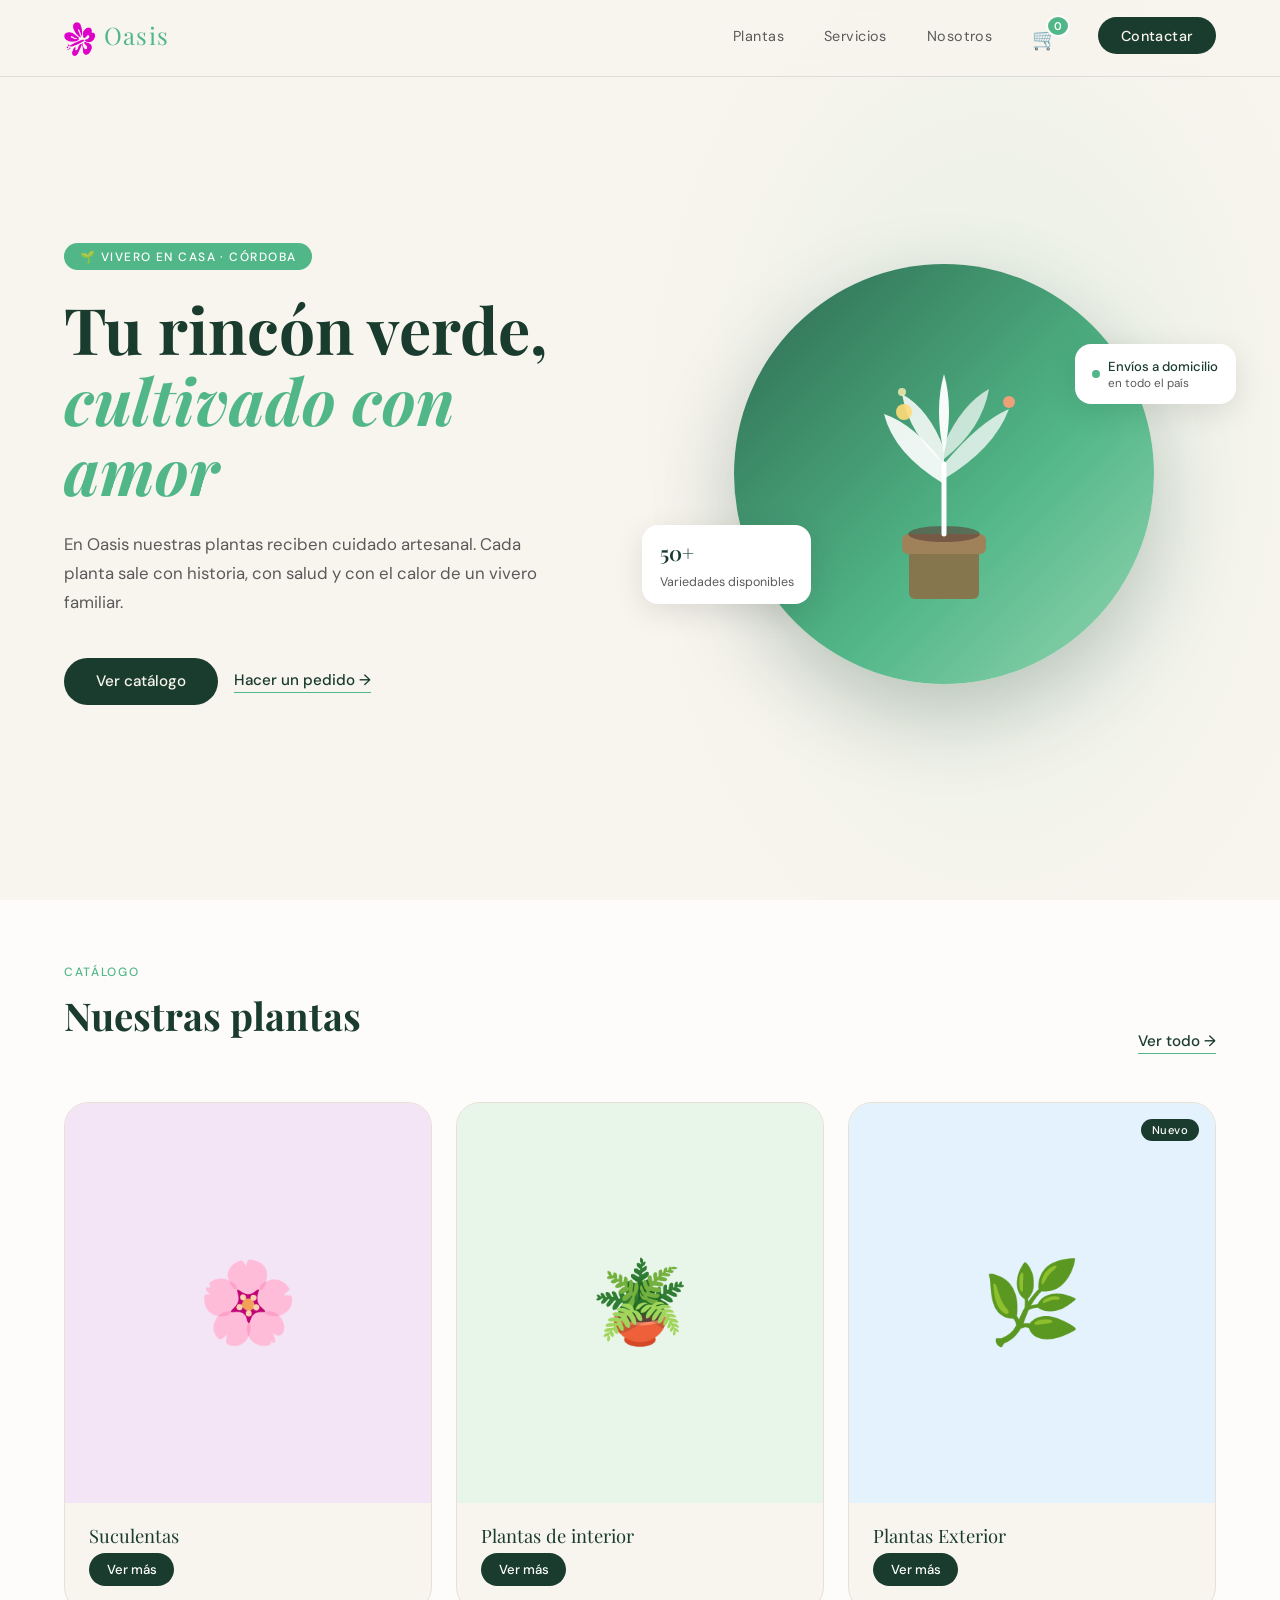
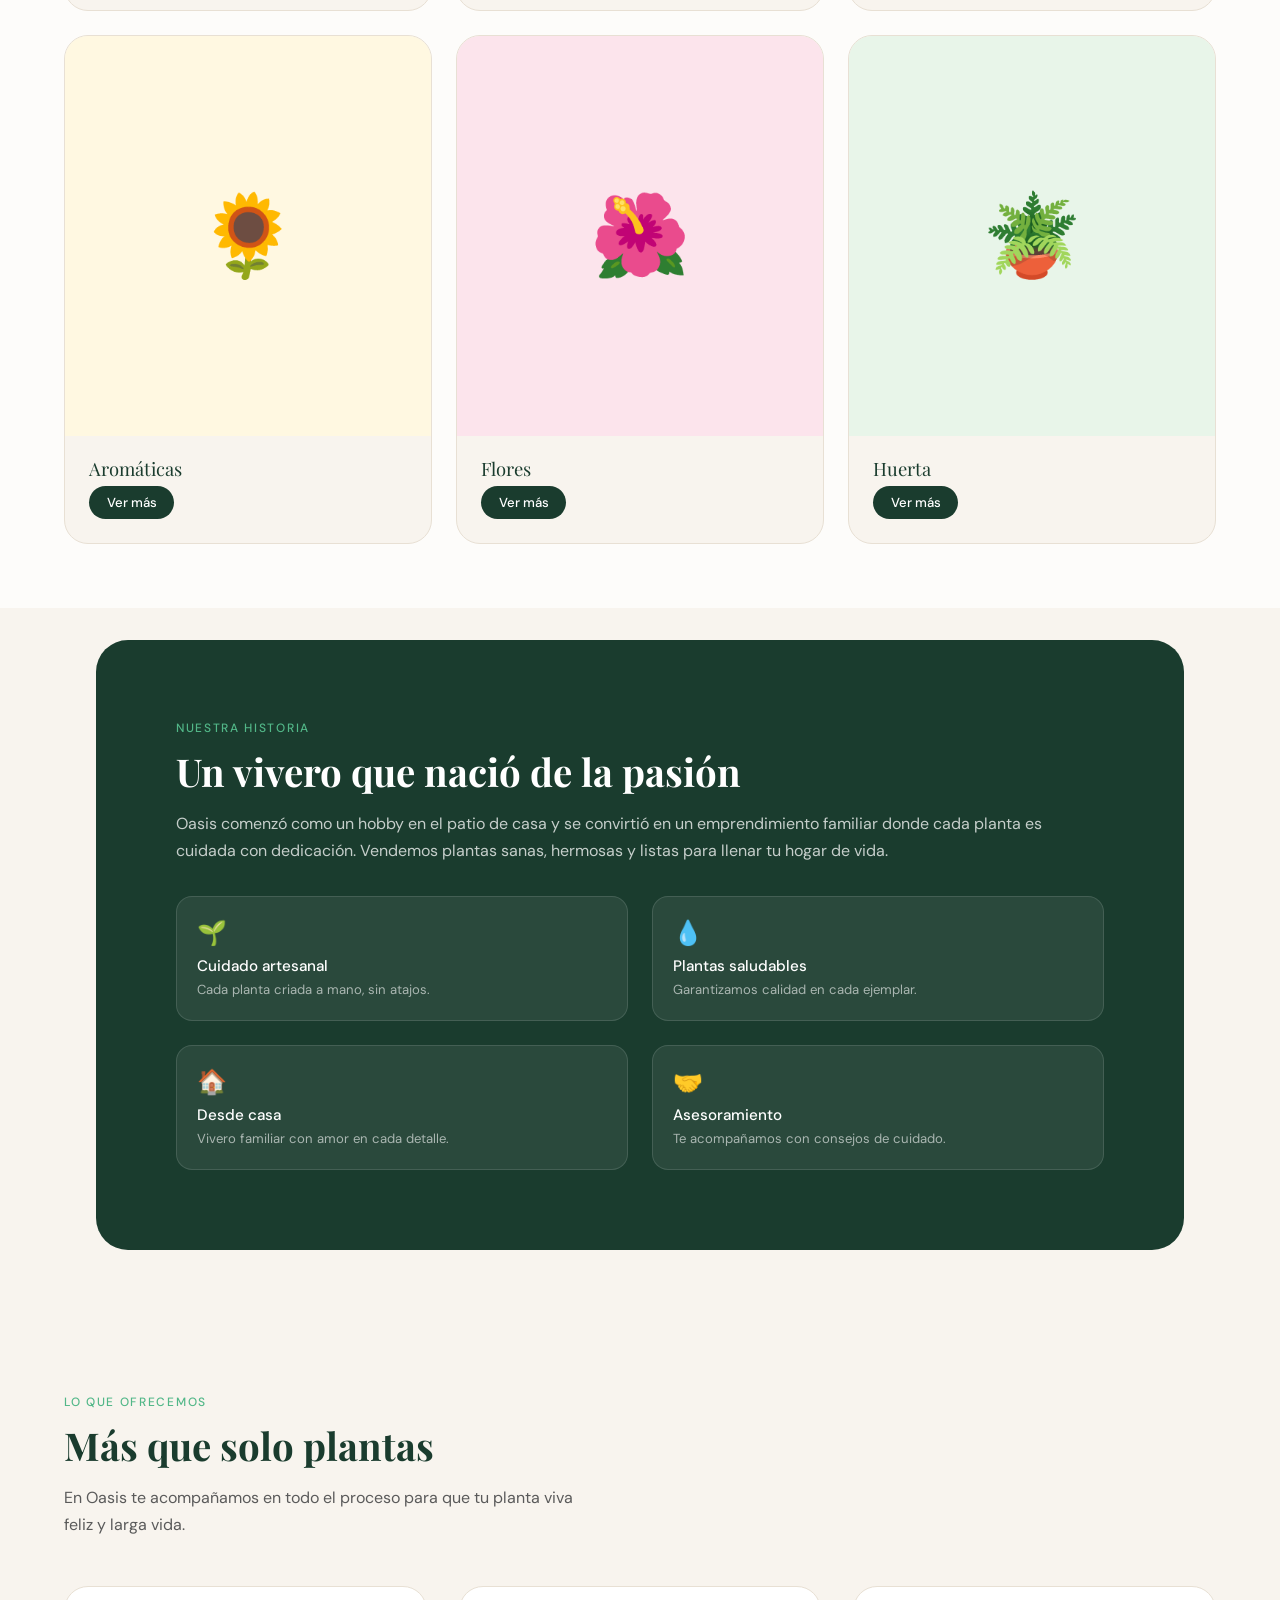
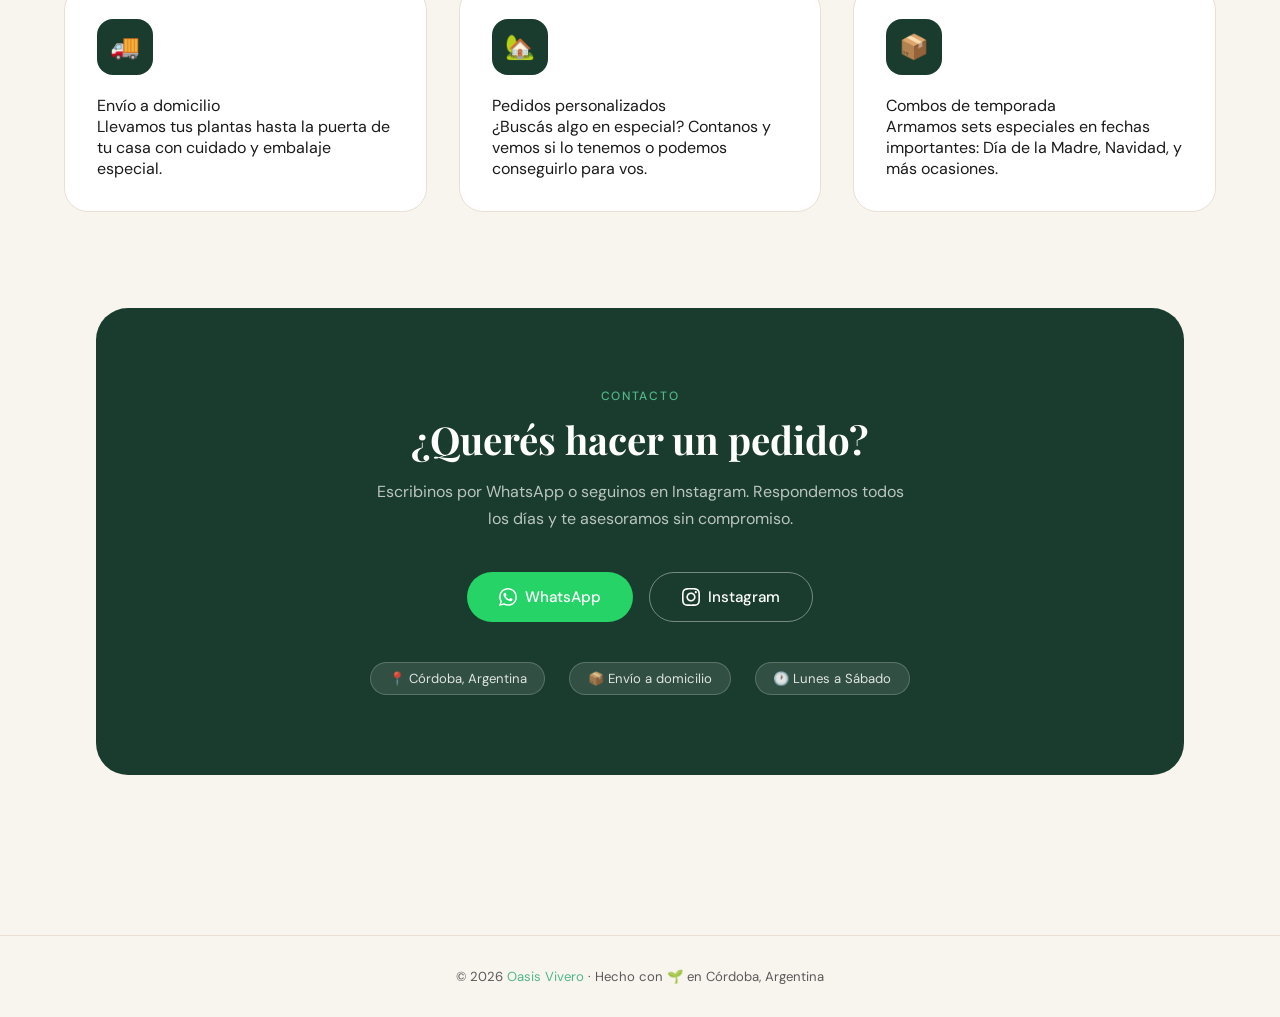
==== commit 726b59dd: "j" ====
--- a/index.html
+++ b/index.html
@@ -81,8 +81,83 @@
   </div>
 </section>
 
+<!-- CATALOGO -->
+<section id="catalogo" class="catalogo">
+  <div class="catalogo-header">
+    <div>
+      <p class="section-tag">Catálogo</p>
+      <h2 class="section-title">Nuestras plantas</h2>
+    </div>
+    <a href="ver-todo.html" class="btn-secondary">Ver todo →</a>
+  </div>
+
+  <div class="cards-grid">
+    <div class="plant-card reveal">
+      <a href="suculentas.html" class="plant-img bg2">🌸</a>
+      <div class="plant-info">
+        <div class="plant-name">Suculentas</div>
+        <div class="plant-footer">
+          <a href="suculentas.html" class="btn-agregar">Ver más</a>
+        </div>
+      </div>
+    </div>
+
+    <div class="plant-card reveal">
+      <a href="interior.html" class="plant-img bg6">🪴</a>
+      <div class="plant-info">
+        <div class="plant-name">Plantas de interior</div>
+        <div class="plant-footer">
+          <a href="interior.html" class="btn-agregar">Ver más</a>
+        </div>
+      </div>
+    </div>
+
+    <div class="plant-card reveal">
+      <a href="colgantes.html" class="plant-img bg3">🌿
+        <span class="plant-badge">Nuevo</span>
+      </a>
+      <div class="plant-info">
+        <div class="plant-name">Plantas Exterior</div>
+        <div class="plant-footer">
+          <a href="colgantes.html" class="btn-agregar">Ver más</a>
+        </div>
+      </div>
+    </div>
+
+    <div class="plant-card reveal">
+      <a href="aromaticas.html" class="plant-img bg4">🌻</a>
+      <div class="plant-info">
+        <div class="plant-name">Aromáticas</div>
+        <div class="plant-footer">
+          <a href="aromaticas.html" class="btn-agregar">Ver más</a>
+        </div>
+      </div>
+    </div>
+
+    <div class="plant-card reveal">
+      <a href="orquideas.html" class="plant-img bg5">🌺</a>
+      <div class="plant-info">
+        <div class="plant-name">Flores</div>
+        <div class="plant-footer">
+          <a href="orquideas.html" class="btn-agregar">Ver más</a>
+        </div>
+      </div>
+    </div>
+
+    <div class="plant-card reveal">
+      <a href="interior.html" class="plant-img bg6">🪴</a>
+      <div class="plant-info">
+        <div class="plant-name">Huerta</div>
+        <div class="plant-footer">
+          <a href="interior.html" class="btn-agregar">Ver más</a>
+        </div>
+      </div>
+    </div>
+  </div>
+</section>
+
 <!-- NOSOTROS -->
-<section id="nosotros" style="padding: 2rem 4rem 5rem;">
+<section id="nosotros">
   <div class="about">
     <div>
       <p class="section-tag">Nuestra historia</p>
@@ -115,93 +190,6 @@
           <div class="value-desc">Te acompañamos con consejos de cuidado.</div>
         </div>
       </div>
-  </div>
-</section>
-
-<!-- CATALOGO -->
-<section id="catalogo" class="catalogo">
-  <div class="catalogo-header">
-    <div>
-      <p class="section-tag">Catálogo</p>
-      <h2 class="section-title">Nuestras plantas</h2>
-    </div>
-    <a href="ver-todo.html" class="btn-secondary">Ver todo →</a>
-  </div>
-
-  <div class="cards-grid">
-    <div class="plant-card reveal">
-      <div class="plant-img bg1">
-        🌵
-      </div>
-      <div class="plant-info">
-        <div class="plant-name">Cactus Mini</div>
-        <div class="plant-desc">Variedad de cactus pequeños listos para decorar.</div>
-        <div class="plant-footer">
-          <a href="cactus.html" class="btn-agregar">Ver más</a>
-        </div>
-      </div>
-    </div>
-
-    <div class="plant-card reveal">
-      <div class="plant-img bg2">🌸</div>
-      <div class="plant-info">
-        <div class="plant-name">Suculentas Mix</div>
-        <div class="plant-desc">Selección de suculentas resistentes de nuestra casa.</div>
-        <div class="plant-footer">
-          <a href="suculentas.html" class="btn-agregar">Ver más</a>
-        </div>
-      </div>
-    </div>
-
-    <div class="plant-card reveal">
-      <div class="plant-img bg3">
-        🌿
-        <span class="plant-badge">Nuevo</span>
-      </div>
-      <div class="plant-info">
-        <div class="plant-name">Plantas colgantes</div>
-        <div class="plant-desc">Pothos, hiedras y más. Transforma cualquier rincón en un oasis verde.</div>
-        <div class="plant-footer">
-
-          <a href="colgantes.html" class="btn-agregar">Ver más</a>
-        </div>
-      </div>
-    </div>
-
-    <div class="plant-card reveal">
-      <div class="plant-img bg4">🌻</div>
-      <div class="plant-info">
-        <div class="plant-name">Aromáticas</div>
-        <div class="plant-desc">Lavanda, romero, menta y más. Para tu jardín, cocina o simplemente disfrutar.</div>
-        <div class="plant-footer">
-          <a href="aromaticas.html" class="btn-agregar">Ver más</a>
-        </div>
-      </div>
-    </div>
-
-    <div class="plant-card reveal">
-      <div class="plant-img bg5">
-        🌺
-        <span class="plant-badge">Exclusivo</span>
-      </div>
-      <div class="plant-info">
-        <div class="plant-name">Orquídeas</div>
-        <div class="plant-desc">Elegancia pura. Variedades seleccionadas para regalo o decoración especial.</div>
-        <div class="plant-footer">
-          <a href="orquideas.html" class="btn-agregar">Ver más</a>
-        </div>
-      </div>
-    </div>
-
-    <div class="plant-card reveal">
-      <div class="plant-img bg6">🪴</div>
-      <div class="plant-info">
-        <div class="plant-name">Plantas de interior</div>
-        <div class="plant-desc">Ficus, diefenbaquias, filodendros. Grandes y hermosas para cualquier ambiente.</div>
-        <div class="plant-footer">
-          <a href="interior.html" class="btn-agregar">Ver más</a>
-        </div>
-      </div>
     </div>
   </div>
 </section>
@@ -234,7 +222,7 @@
 </section>
 
 <!-- CONTACTO -->
-<section id="contacto" style="padding: 2rem 4rem 6rem;">
+<section id="contacto">
   <div class="contacto">
     <p class="section-tag">Contacto</p>
     <h2 class="section-title">¿Querés hacer un pedido?</h2>
--- a/style.css
+++ b/style.css
@@ -246,7 +246,7 @@
   }
 
   /* SECTION BASE */
-  section { padding: 6rem 4rem; }
+  section { padding: 4rem 4rem; }
 
   .section-tag {
     font-size: 0.75rem;
@@ -272,6 +272,9 @@
     max-width: 540px;
   }
 
+  #nosotros { padding: 2rem 4rem 5rem; }
+  #contacto { padding: 2rem 4rem 6rem; }
+
   /* ABOUT */
   .about {
     gap: 5rem;
@@ -349,12 +352,14 @@
   }
 
   .plant-img {
-    height: 200px;
+    height: 400px;
     display: flex;
     align-items: center;
     justify-content: center;
     font-size: 5rem;
     position: relative;
+    text-decoration: none;
+    color: inherit;
   }
 
   .plant-img img {
@@ -394,13 +399,6 @@
     font-size: 1.15rem;
     color: var(--verde-oscuro);
     margin-bottom: 0.3rem;
-  }
-
-  .plant-desc {
-    font-size: 0.82rem;
-    color: var(--texto-suave);
-    line-height: 1.5;
-    margin-bottom: 1rem;
   }
 
   .plant-footer {
@@ -590,14 +588,17 @@
       box-shadow: 0 10px 20px rgba(0,0,0,0.05);
     }
     .nav-links.mobile-open { display: flex; }
+    .nav-cart { width: max-content; margin: 0 auto; }
     .menu-btn { display: block !important; }
     .hero { grid-template-columns: 1fr; padding: 7rem 2rem 3rem; text-align: center; }
     .hero-desc { margin: 0 auto 2rem; }
     .hero-btns { justify-content: center; }
     .hero-visual { display: none; }
     .about { grid-template-columns: 1fr; margin: 0 1rem; padding: 3rem 2rem; }
-    .cards-grid, .servicios-grid { grid-template-columns: 1fr; }
+    .cards-grid, .servicios-grid { grid-template-columns: repeat(2, 1fr); }
     section { padding: 4rem 2rem; }
+    #nosotros { padding: 0.5rem; }
+    #contacto { padding: 0.5rem; }
     .catalogo-header { flex-direction: column; align-items: flex-start; gap: 1rem; }
     .contacto { margin: 0 1rem 3rem; padding: 3rem 2rem; }
   }
@@ -616,7 +617,7 @@
   /* Botón Volver Arriba */
   .back-to-top {
     position: fixed;
-    bottom: 2rem;
+    bottom: 6.5rem;
     right: 2rem;
     background: var(--verde-oscuro);
     color: white;
@@ -709,6 +710,23 @@
     background: var(--verde-suave); color: white;
     font-size: 0.7rem; padding: 2px 6px; border-radius: 50%;
     font-weight: 600; border: 2px solid var(--blanco);
+  }
+
+  .cart-label {
+    display: none;
+    color: var(--texto-suave);
+    font-size: 0.9rem;
+    font-weight: 400;
+    letter-spacing: 0.03em;
+    transition: color 0.2s;
+  }
+
+  @media (max-width: 900px) {
+    .nav-cart { gap: 0.5rem; }
+    .cart-icon { display: none; }
+    .cart-label { display: block; }
+    .nav-cart:hover .cart-label { color: var(--verde-medio); }
+    .cart-count { position: static; margin-bottom: 2px; }
   }
 
   @media (max-width: 450px) {
@@ -791,6 +809,8 @@
     flex-direction: column;
     gap: 0.5rem;
     pointer-events: none;
+    width: max-content;
+    max-width: 90%;
   }
   .toast {
     background: var(--verde-oscuro);
@@ -801,6 +821,7 @@
     box-shadow: 0 4px 15px rgba(0,0,0,0.2);
     animation: toastIn 0.3s ease-out, toastOut 0.3s ease-in 2.7s forwards;
     pointer-events: auto;
+    text-align: center;
   }
   @keyframes toastIn {
     from { transform: translateY(100%); opacity: 0; }
@@ -812,12 +833,54 @@
   }
 
   /* ADMIN STYLES */
-  .admin-body { background: white; padding: 2rem; max-width: 800px; margin: 5rem auto; border-radius: 1rem; box-shadow: 0 10px 30px rgba(0,0,0,0.1); }
-  .admin-header { border-bottom: 2px solid var(--verde-suave); margin-bottom: 2rem; padding-bottom: 1rem; display: flex; justify-content: space-between; align-items: center; }
-  .admin-table { width: 100%; border-collapse: collapse; margin-top: 1rem; }
-  .admin-table th, .admin-table td { padding: 1rem; text-align: left; border-bottom: 1px solid var(--crema-oscura); }
-  .admin-table th { color: var(--verde-oscuro); font-weight: 600; }
-  .input-stock { width: 60px; padding: 0.5rem; border-radius: 0.5rem; border: 1px solid var(--crema-oscura); text-align: center; }
+  .admin-body { 
+    background: white; 
+    padding: 2rem; 
+    max-width: 800px; 
+    margin: 5rem auto; 
+    border-radius: 1rem; 
+    box-shadow: 0 10px 30px rgba(0,0,0,0.1);
+  }
+  
+  .admin-header { 
+    border-bottom: 2px solid var(--verde-suave); 
+    margin-bottom: 2rem; 
+    padding-bottom: 1rem; 
+    display: flex; 
+    justify-content: space-between; 
+    align-items: center;
+  }
+  
+  .admin-header h1 {
+    font-size: 1.8rem;
+    margin: 0;
+  }
+
+  .admin-table { 
+    width: 100%; 
+    border-collapse: collapse; 
+    margin-top: 1rem;
+  }
+  
+  .admin-table th, .admin-table td { 
+    padding: 1rem; 
+    text-align: left; 
+    border-bottom: 1px solid var(--crema-oscura);
+  }
+  
+  .admin-table th { 
+    color: var(--verde-oscuro); 
+    font-weight: 600;
+    background-color: rgba(26, 60, 46, 0.02);
+  }
+
+  .input-stock { 
+    padding: 0.6rem; 
+    border-radius: 0.5rem; 
+    border: 1px solid var(--crema-oscura); 
+    text-align: center;
+    font-size: 0.95rem;
+  }
   
   .login-overlay {
     position: fixed; top: 0; left: 0; width: 100%; height: 100%;
@@ -831,10 +894,776 @@
   .login-card input {
     width: 100%; padding: 1rem; margin: 1rem 0; border-radius: 1rem;
     border: 1px solid var(--crema-oscura); outline: none;
+    font-size: 1rem;
+    font-family: inherit;
+  }
+
+  .login-card input:focus {
+    border-color: var(--verde-suave);
+    box-shadow: 0 0 0 3px rgba(82, 183, 136, 0.1);
+  }
+
+  /* Optimize for mobile touch */
+  input, select, textarea, button {
+    -webkit-appearance: none;
+    appearance: none;
+  }
+
+  input[type="text"],
+  input[type="number"],
+  input[type="password"],
+  select,
+  textarea {
+    font-size: 1rem;
   }
 
   .low-stock-alert {
     color: #e67e22;
     font-weight: bold;
     font-size: 0.8rem;
+  }
+
+  .out-of-stock {
+    color: #d32f2f;
+    font-weight: bold;
+    font-size: 0.8rem;
+  }
+
+  .input-emoji, .input-stock {
+    font-size: 0.9rem;
+  }
+
+  .input-emoji:focus, .input-stock:focus {
+    outline: none;
+    border-color: var(--verde-suave);
+    box-shadow: 0 0 0 3px rgba(82, 183, 136, 0.1);
+  }
+
+  /* ADMIN RESPONSIVE - MOBILE FIRST */
+  
+  /* TABLET (768px - 1200px) */
+  @media (max-width: 1200px) {
+    .admin-body {
+      padding: 1.5rem;
+      margin: 4rem 1rem;
+      max-width: 100%;
+    }
+
+    .admin-table {
+      font-size: 0.85rem;
+    }
+
+    .admin-table th, .admin-table td {
+      padding: 0.6rem;
+    }
+
+    .admin-header {
+      flex-direction: column;
+      gap: 1rem;
+    }
+
+    .admin-header button {
+      width: 100%;
+    }
+
+    #addPlantForm {
+      grid-template-columns: 1fr !important;
+    }
+
+    .input-stock {
+      width: 70px !important;
+    }
+
+    .input-emoji {
+      width: 45px !important;
+    }
+  }
+
+  /* MÓVIL GRANDE (600px - 768px) */
+  @media (max-width: 768px) {
+    .admin-body {
+      padding: 1rem;
+      margin: 3.5rem 0.75rem;
+      max-width: 100%;
+      border-radius: 0.75rem;
+    }
+
+    .admin-header {
+      flex-direction: column;
+      align-items: stretch;
+      gap: 1rem;
+      margin-bottom: 1.5rem;
+    }
+
+    .admin-header h1 {
+      font-size: 1.5rem;
+      margin: 0;
+    }
+
+    .admin-header button {
+      width: 100%;
+      padding: 0.75rem;
+      font-size: 0.95rem;
+    }
+
+    /* Formulario de añadir plantas */
+    #addPlantForm {
+      grid-template-columns: 1fr !important;
+      gap: 0.75rem;
+    }
+
+    #addPlantForm input,
+    #addPlantForm select,
+    #addPlantForm textarea {
+      padding: 0.85rem !important;
+      font-size: 1rem !important;
+      border-radius: 0.6rem !important;
+      min-height: 44px;
+    }
+
+    #addPlantForm button {
+      padding: 1rem !important;
+      font-size: 1rem !important;
+      min-height: 48px;
+      margin-top: 0.5rem;
+    }
+
+    #addPlantForm textarea {
+      min-height: 80px !important;
+    }
+
+    /* Búsqueda */
+    #adminSearch {
+      padding: 0.85rem !important;
+      font-size: 1rem !important;
+      min-height: 44px;
+      margin-bottom: 1rem;
+    }
+
+    /* Filtros */
+    .admin-body > div:nth-child(3) {
+      margin-bottom: 1.5rem;
+    }
+
+    .admin-body > div:nth-child(3) > div {
+      grid-template-columns: 1fr !important;
+      gap: 0.75rem !important;
+    }
+
+    .admin-body > div:nth-child(3) select,
+    .admin-body > div:nth-child(3) button {
+      padding: 0.85rem !important;
+      font-size: 0.95rem !important;
+      min-height: 44px;
+    }
+
+    .admin-body > div:nth-child(3) > div > div:last-child {
+      display: flex;
+      flex-direction: column;
+    }
+
+    .admin-body > div:nth-child(3) > div > div:last-child button {
+      width: 100%;
+    }
+
+    /* Tabla */
+    .admin-table {
+      font-size: 0.8rem;
+      width: 100%;
+      display: block;
+      overflow-x: auto;
+      -webkit-overflow-scrolling: touch;
+      border: 1px solid var(--crema-oscura);
+      border-radius: 0.5rem;
+    }
+
+    .admin-table thead {
+      display: block;
+      background: var(--verde-oscuro);
+      color: white;
+    }
+
+    .admin-table th {
+      padding: 0.6rem 0.4rem !important;
+      text-align: left;
+      font-size: 0.75rem;
+      font-weight: 600;
+      border: none;
+    }
+
+    .admin-table tbody {
+      display: block;
+    }
+
+    .admin-table tr {
+      display: block;
+      border-bottom: 2px solid var(--crema-oscura);
+      padding: 0.75rem 0;
+      margin-bottom: 0.75rem;
+    }
+
+    .admin-table td {
+      display: inline-block;
+      padding: 0.5rem 0.4rem !important;
+      width: auto;
+      border: none;
+      word-break: break-word;
+      min-height: 32px;
+      display: flex;
+      align-items: center;
+    }
+
+    .admin-table td:first-child {
+      width: 100%;
+      display: flex;
+      gap: 0.5rem;
+      margin-bottom: 0.5rem;
+      flex-wrap: wrap;
+    }
+
+    .admin-table td:first-child span {
+      font-size: 1.2rem;
+    }
+
+    .admin-table input[type=\"text\"],
+    .admin-table input[type=\"number\"],
+    .admin-table input[type=\"file\"] {
+      padding: 0.6rem !important;
+      font-size: 0.9rem !important;
+      min-height: 40px;
+      border-radius: 0.4rem !important;
+    }
+
+    .admin-table input[type=\"checkbox\"] {
+      width: 18px !important;
+      height: 18px !important;
+      cursor: pointer;
+    }
+
+    .input-emoji {
+      width: 45px !important;
+      min-height: 40px;
+    }
+
+    .input-stock {
+      width: 65px !important;
+      min-height: 40px;
+    }
+
+    .input-image-file {
+      width: 100px !important;
+      font-size: 0.75rem !important;
+      min-height: 40px;
+    }
+
+    /* Botones de acción */
+    .admin-table button {
+      padding: 0.6rem 0.8rem !important;
+      font-size: 0.75rem !important;
+      min-height: 40px;
+      white-space: nowrap;
+      margin: 0.25rem 0;
+    }
+
+    /* Botones inferiores */
+    .admin-body > div:last-child {
+      display: flex !important;
+      flex-direction: column !important;
+      gap: 0.75rem !important;
+      justify-content: stretch !important;
+      margin-top: 1.5rem;
+    }
+
+    .admin-body > div:last-child button {
+      width: 100% !important;
+      padding: 0.85rem !important;
+      font-size: 1rem !important;
+      min-height: 48px;
+    }
+
+    /* Modal */
+    #importModal > div {
+      width: 95% !important;
+      max-width: 100% !important;
+      padding: 1.5rem !important;
+    }
+
+    #importModal > div button {
+      padding: 0.75rem !important;
+      font-size: 0.95rem !important;
+      min-height: 44px;
+    }
+
+    /* Toast */
+    #toastAdmin {
+      bottom: 1rem !important;
+      right: 0.5rem !important;
+      left: 0.5rem !important;
+      max-width: none !important;
+      width: calc(100% - 1rem) !important;
+      padding: 0.85rem 1rem !important;
+      font-size: 0.9rem !important;
+    }
+
+    /* Historial */
+    #historySection {
+      margin-bottom: 1.5rem;
+      padding: 1rem;
+    }
+
+    #historyList {
+      max-height: 150px;
+      font-size: 0.8rem;
+    }
+
+    #historyList > div {
+      padding: 0.4rem 0.3rem;
+    }
+  }
+
+  /* MÓVIL PEQUEÑO (< 600px) */
+  @media (max-width: 600px) {
+    body {
+      font-size: 14px;
+    }
+
+    .about-values {
+      grid-template-columns: 1fr;
+      gap: 1rem;
+    }
+
+    .cards-grid, .servicios-grid { grid-template-columns: 1fr; }
+
+    .hero-btns { flex-direction: column; width: 100%; gap: 1.25rem; }
+    .hero-btns .btn-primary { width: 100%; text-align: center; }
+    .hero-btns .btn-secondary { width: 100%; justify-content: center; }
+
+    .contacto-btns { flex-direction: column; }
+    .btn-wp, .btn-ig { width: 100%; justify-content: center; }
+
+    /* Login */
+    .login-overlay {
+      padding: 1rem;
+    }
+
+    .login-card {
+      padding: 1.5rem;
+      width: 95%;
+      border-radius: 1rem;
+    }
+
+    .login-card h2 {
+      font-size: 1.3rem;
+      margin-bottom: 0.5rem;
+    }
+
+    .login-card p {
+      font-size: 0.85rem;
+      margin-bottom: 1rem;
+    }
+
+    .login-card input {
+      padding: 0.85rem 1rem !important;
+      margin: 0.75rem 0 !important;
+      font-size: 1rem !important;
+      min-height: 48px;
+      border-radius: 0.6rem !important;
+    }
+
+    .login-card button {
+      padding: 0.85rem 1rem !important;
+      font-size: 1rem !important;
+      min-height: 48px;
+      margin-top: 0.5rem;
+    }
+
+    /* Admin body */
+    .admin-body {
+      padding: 0.75rem;
+      margin: 3rem 0;
+      border-radius: 0.5rem;
+    }
+
+    .admin-header {
+      flex-direction: column;
+      gap: 0.75rem;
+      margin-bottom: 1.25rem;
+    }
+
+    .admin-header h1 {
+      font-size: 1.3rem;
+      margin: 0;
+    }
+
+    .admin-header button {
+      width: 100%;
+      padding: 0.75rem !important;
+      font-size: 0.95rem !important;
+      min-height: 48px;
+    }
+
+    /* Formulario */
+    #addPlantForm {
+      grid-template-columns: 1fr !important;
+      gap: 0.6rem;
+      padding: 0.75rem !important;
+    }
+
+    #addPlantForm > * {
+      padding: 0.75rem !important;
+      font-size: 1rem !important;
+      border-radius: 0.5rem !important;
+      min-height: 44px;
+    }
+
+    #addPlantForm button {
+      min-height: 48px;
+      font-size: 1rem !important;
+      padding: 0.85rem !important;
+      margin-top: 0.5rem;
+    }
+
+    /* Búsqueda */
+    #adminSearch {
+      padding: 0.75rem !important;
+      font-size: 1rem !important;
+      min-height: 44px;
+      margin-bottom: 0.75rem;
+      border-radius: 0.5rem !important;
+    }
+
+    /* Controles */
+    .admin-body > div:nth-child(3) {
+      padding: 0.75rem !important;
+      margin-bottom: 1rem;
+      border-radius: 0.5rem !important;
+    }
+
+    .admin-body > div:nth-child(3) > div {
+      grid-template-columns: 1fr !important;
+      gap: 0.6rem !important;
+    }
+
+    .admin-body > div:nth-child(3) label {
+      font-size: 0.85rem !important;
+      margin-bottom: 0.4rem !important;
+    }
+
+    .admin-body > div:nth-child(3) select,
+    .admin-body > div:nth-child(3) button {
+      padding: 0.75rem !important;
+      font-size: 0.95rem !important;
+      min-height: 44px;
+      border-radius: 0.5rem !important;
+    }
+
+    .admin-body > div:nth-child(3) > div > div:last-child {
+      display: flex;
+      flex-direction: column;
+      gap: 0.6rem;
+    }
+
+    .admin-body > div:nth-child(3) > div > div:last-child button {
+      width: 100%;
+      font-size: 0.85rem !important;
+    }
+
+    /* Historial */
+    #historySection {
+      padding: 0.75rem !important;
+      margin-bottom: 1rem;
+      border-radius: 0.5rem !important;
+    }
+
+    #historySection h3 {
+      font-size: 1rem;
+      margin-bottom: 0.75rem;
+    }
+
+    #historyList {
+      max-height: 120px;
+      font-size: 0.75rem;
+      padding: 0.5rem;
+    }
+
+    #historyList > div {
+      padding: 0.3rem 0.3rem;
+      word-break: break-word;
+    }
+
+    #historySection button {
+      padding: 0.6rem !important;
+      font-size: 0.85rem !important;
+      min-height: 40px;
+    }
+
+    /* Tabla */
+    .admin-table {
+      font-size: 0.75rem;
+      margin-top: 0.5rem;
+    }
+
+    .admin-table thead {
+      font-size: 0.7rem;
+    }
+
+    .admin-table th {
+      padding: 0.4rem 0.25rem !important;
+      font-size: 0.65rem !important;
+    }
+
+    .admin-table tr {
+      padding: 0.5rem 0 !important;
+      margin-bottom: 0.5rem !important;
+    }
+
+    .admin-table td {
+      padding: 0.3rem 0.2rem !important;
+      min-height: 30px;
+    }
+
+    .admin-table input,
+    .admin-table button {
+      font-size: 0.8rem !important;
+      padding: 0.5rem !important;
+      min-height: 36px;
+    }
+
+    .admin-table input[type=\"checkbox\"] {
+      width: 16px !important;
+      height: 16px !important;
+    }
+
+    .input-emoji {
+      width: 40px !important;
+    }
+
+    .input-stock {
+      width: 55px !important;
+    }
+
+    .input-image-file {
+      width: 80px !important;
+      font-size: 0.65rem !important;
+    }
+
+    .admin-table button {
+      padding: 0.5rem 0.6rem !important;
+      font-size: 0.7rem !important;
+      min-height: 36px;
+    }
+
+    /* Botones finales */
+    .admin-body > div:last-child {
+      display: flex !important;
+      flex-direction: column !important;
+      gap: 0.6rem !important;
+      margin-top: 1rem !important;
+    }
+
+    .admin-body > div:last-child button {
+      width: 100% !important;
+      padding: 0.75rem !important;
+      font-size: 0.95rem !important;
+      min-height: 48px;
+    }
+
+    /* Modal */
+    #importModal {
+      padding: 1rem !important;
+    }
+
+    #importModal > div {
+      width: 95% !important;
+      padding: 1rem !important;
+      border-radius: 0.75rem !important;
+    }
+
+    #importModal h3 {
+      font-size: 1.1rem;
+      margin-bottom: 0.75rem;
+    }
+
+    #importModal p {
+      font-size: 0.9rem;
+      margin-bottom: 0.75rem;
+    }
+
+    #importFile {
+      padding: 0.75rem !important;
+      font-size: 0.9rem !important;
+      min-height: 44px;
+    }
+
+    #importModal button {
+      padding: 0.75rem !important;
+      font-size: 0.95rem !important;
+      min-height: 44px;
+    }
+
+    /* Toast */
+    #toastAdmin {
+      bottom: 0.75rem !important;
+      right: 0.5rem !important;
+      left: 0.5rem !important;
+      max-width: none !important;
+      width: calc(100% - 1rem) !important;
+      padding: 0.75rem 1rem !important;
+      font-size: 0.85rem !important;
+      text-align: center;
+    }
+
+    .toast-container {
+      width: 90%;
+      bottom: 1.5rem;
+    }
+    .toast { width: 100%; font-size: 0.85rem; padding: 0.75rem 1rem; }
+
+    .cart-overlay {
+      background: rgba(0, 0, 0, 0.75);
+      backdrop-filter: blur(6px);
+    }
+  }
+
+  /* MÓVIL EXTRA PEQUEÑO (< 480px) */
+  @media (max-width: 480px) {
+    .admin-body {
+      padding: 0.5rem;
+      margin: 2.5rem 0;
+    }
+
+    .admin-header h1 {
+      font-size: 1.2rem;
+    }
+
+    .admin-header button {
+      font-size: 0.85rem !important;
+      padding: 0.65rem !important;
+      min-height: 44px;
+    }
+
+    #addPlantForm > * {
+      font-size: 16px !important;
+      padding: 0.65rem !important;
+    }
+
+    .admin-table {
+      font-size: 0.7rem;
+    }
+
+    .admin-table th {
+      font-size: 0.6rem !important;
+    }
+
+    .input-emoji {
+      width: 35px !important;
+    }
+
+    .input-stock {
+      width: 50px !important;
+    }
+
+    .input-image-file {
+      width: 70px !important;
+    }
+  }
+
+  /* MODAL STYLES */
+  #importModal {
+    display: none !important;
+    position: fixed;
+    top: 0;
+    left: 0;
+    right: 0;
+    bottom: 0;
+    background: rgba(0, 0, 0, 0.6);
+    z-index: 2000;
+    align-items: center;
+    justify-content: center;
+  }
+
+  #importModal > div {
+    background: white;
+    padding: 2rem;
+    border-radius: 1rem;
+    max-width: 500px;
+    width: 90%;
+    box-shadow: 0 10px 40px rgba(0, 0, 0, 0.3);
+  }
+
+  #importFile {
+    width: 100%;
+  }
+
+  /* TOAST STYLES */
+  #toastAdmin {
+    position: fixed;
+    bottom: 20px;
+    right: 20px;
+    padding: 1rem 1.5rem;
+    border-radius: 0.5rem;
+    color: white;
+    z-index: 3000;
+    max-width: 300px;
+    animation: slideInRight 0.3s ease-out;
+  }
+
+  @keyframes slideInRight {
+    from {
+      transform: translateX(400px);
+      opacity: 0;
+    }
+    to {
+      transform: translateX(0);
+      opacity: 1;
+    }
+  }
+
+  /* BOTÓN FLOTANTE DEL CARRITO */
+  .floating-cart-btn {
+    position: fixed;
+    bottom: 2rem;
+    right: 2rem;
+    background: var(--verde-oscuro);
+    color: white;
+    width: 60px;
+    height: 60px;
+    border-radius: 50%;
+    display: flex;
+    align-items: center;
+    justify-content: center;
+    font-size: 1.8rem;
+    box-shadow: 0 4px 15px rgba(0,0,0,0.2);
+    cursor: pointer;
+    z-index: 1000;
+    transition: transform 0.3s cubic-bezier(0.175, 0.885, 0.32, 1.275), background 0.3s, opacity 0.3s, visibility 0.3s;
+    border: none;
+    opacity: 0;
+    visibility: hidden;
+    transform: scale(0.5);
+  }
+  .floating-cart-btn.visible {
+    opacity: 1;
+    visibility: visible;
+    transform: scale(1);
+  }
+  .floating-cart-btn:hover {
+    background: var(--verde-medio);
+    transform: scale(1.1);
+  }
+  .floating-cart-btn .floating-cart-count {
+    position: absolute;
+    top: -5px;
+    right: -5px;
+    background: #e63946;
+    color: white;
+    font-size: 0.8rem;
+    font-weight: bold;
+    width: 24px;
+    height: 24px;
+    border-radius: 50%;
+    display: flex;
+    align-items: center;
+    justify-content: center;
+    border: 2px solid var(--crema);
   }
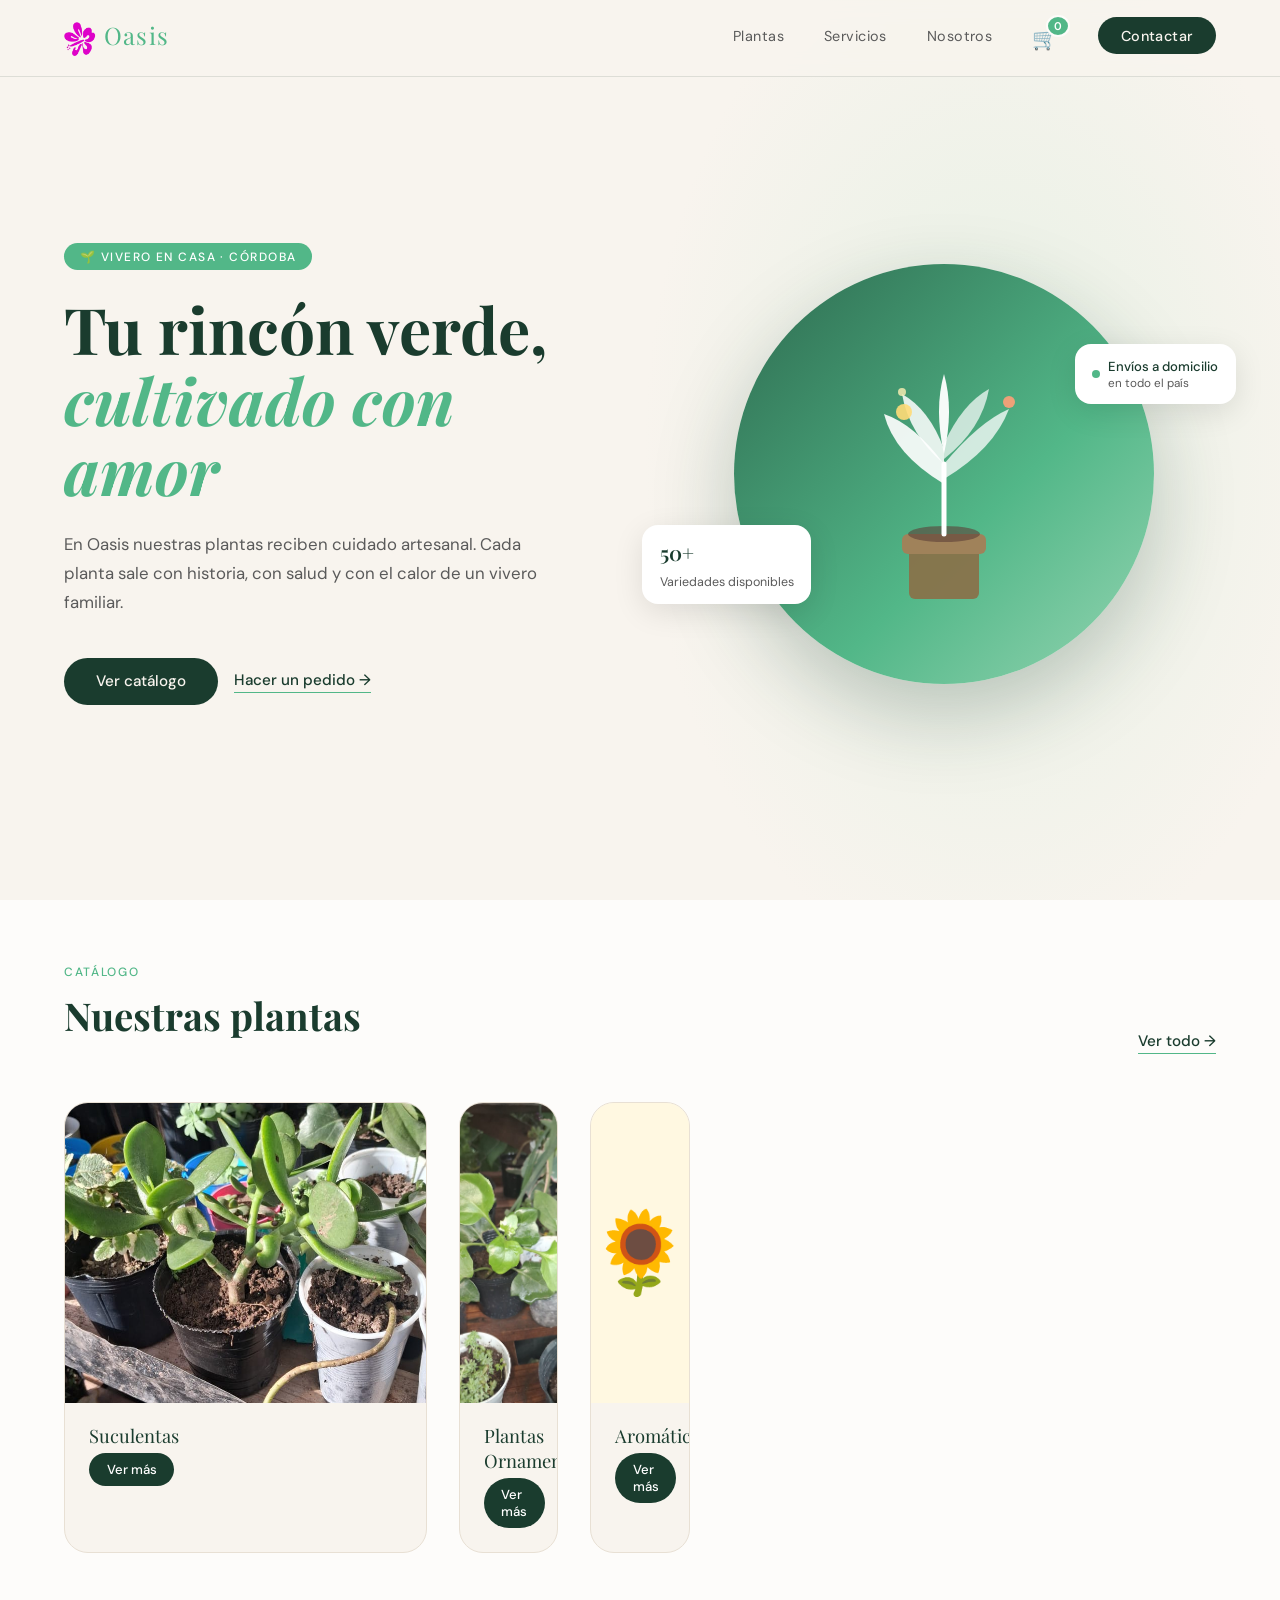
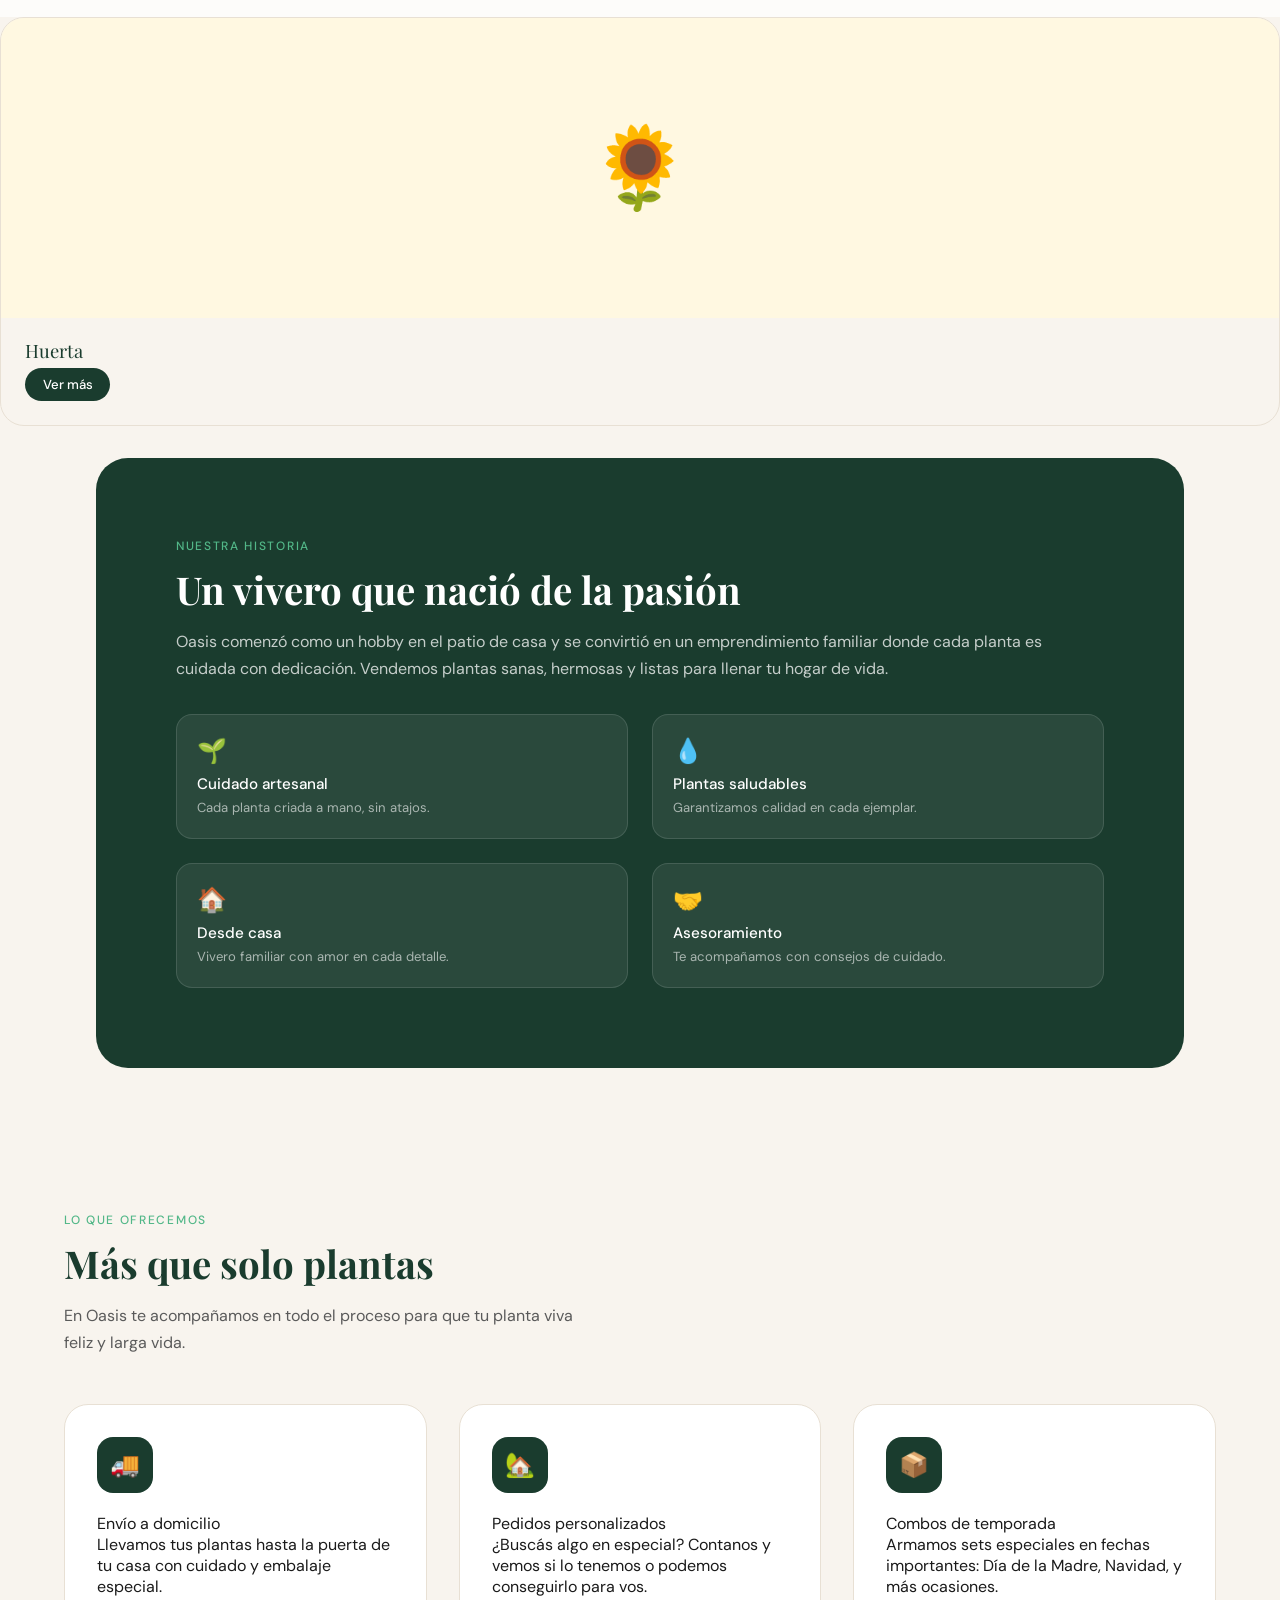
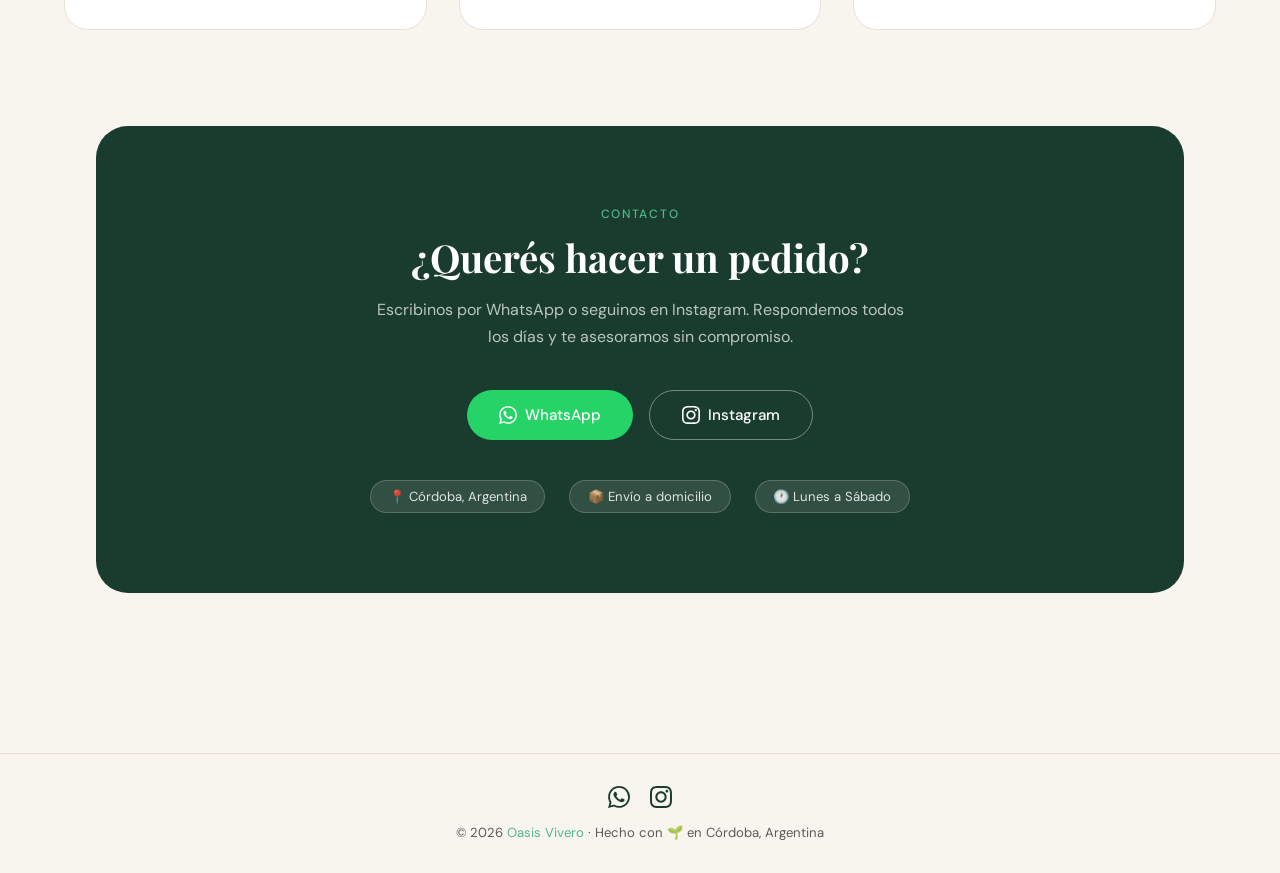
==== commit f975c265: "an" ====
--- a/index.html
+++ b/index.html
@@ -93,7 +93,9 @@
 
   <div class="cards-grid">
     <div class="plant-card reveal">
-      <a href="suculentas.html" class="plant-img bg2">🌸</a>
+      <a href="suculentas.html" class="plant-img bg2">
+        <img src="./imgs/suculentas/jade.png" alt="Categoría Suculentas" loading="lazy">
+      </a>
       <div class="plant-info">
         <div class="plant-name">Suculentas</div>
         <div class="plant-footer">
@@ -102,24 +104,15 @@
       </div>
     </div>
 
-    <div class="plant-card reveal">
-      <a href="interior.html" class="plant-img bg6">🪴</a>
-      <div class="plant-info">
-        <div class="plant-name">Plantas de interior</div>
-        <div class="plant-footer">
-          <a href="interior.html" class="btn-agregar">Ver más</a>
-        </div>
-      </div>
-    </div>
-
-    <div class="plant-card reveal">
-      <a href="colgantes.html" class="plant-img bg3">🌿
-        <span class="plant-badge">Nuevo</span>
-      </a>
-      <div class="plant-info">
-        <div class="plant-name">Plantas Exterior</div>
-        <div class="plant-footer">
-          <a href="colgantes.html" class="btn-agregar">Ver más</a>
+      <div class="cards-grid">
+    <div class="plant-card reveal">
+      <a href="ornamentales.html" class="plant-img bg6">
+        <img src="./imgs/ornamentales/Senecio angulatus.png" alt="Categoría Ornamentales" loading="lazy">
+      </a>
+      <div class="plant-info">
+        <div class="plant-name">Plantas Ornamentales</div>
+        <div class="plant-footer">
+          <a href="ornamentales.html" class="btn-agregar">Ver más</a>
         </div>
       </div>
     </div>
@@ -133,27 +126,17 @@
         </div>
       </div>
     </div>
-
-    <div class="plant-card reveal">
-      <a href="orquideas.html" class="plant-img bg5">🌺</a>
-      <div class="plant-info">
-        <div class="plant-name">Flores</div>
-        <div class="plant-footer">
-          <a href="orquideas.html" class="btn-agregar">Ver más</a>
-        </div>
-      </div>
-    </div>
-
-    <div class="plant-card reveal">
-      <a href="interior.html" class="plant-img bg6">🪴</a>
+</section>
+
+    <div class="plant-card reveal">
+      <a href="Huerta.html" class="plant-img bg4">🌻</a>
       <div class="plant-info">
         <div class="plant-name">Huerta</div>
         <div class="plant-footer">
-          <a href="interior.html" class="btn-agregar">Ver más</a>
-        </div>
-      </div>
-    </div>
-  </div>
+          <a href="Huerta.html" class="btn-agregar">Ver más</a>
+        </div>
+      </div>
+    </div>
 </section>
 
 <!-- NOSOTROS -->
--- a/style.css
+++ b/style.css
@@ -336,6 +336,7 @@
     display: grid;
     grid-template-columns: repeat(3, 1fr);
     gap: 1.5rem;
+    gap: 2rem;
   }
 
   .plant-card {
@@ -352,7 +353,7 @@
   }
 
   .plant-img {
-    height: 400px;
+    height: 300px;
     display: flex;
     align-items: center;
     justify-content: center;
@@ -366,6 +367,7 @@
     width: 100%;
     height: 100%;
     object-fit: cover;
+    cursor: zoom-in;
   }
 
   .plant-img.bg1 { background: #e8f5e9; }
@@ -560,6 +562,24 @@
     color: var(--texto-suave);
     font-size: 0.82rem;
     border-top: 1px solid var(--crema-oscura);
+  }
+
+  .footer-socials {
+    display: flex;
+    justify-content: center;
+    gap: 1.25rem;
+    margin-bottom: 1rem;
+  }
+
+  .footer-socials a {
+    color: var(--verde-oscuro);
+    transition: color 0.2s, transform 0.2s;
+    display: inline-flex;
+  }
+
+  .footer-socials a:hover {
+    color: var(--verde-suave);
+    transform: translateY(-3px);
   }
 
   footer span { color: var(--verde-suave); }
@@ -1241,278 +1261,6 @@
     .contacto-btns { flex-direction: column; }
     .btn-wp, .btn-ig { width: 100%; justify-content: center; }
 
-    /* Login */
-    .login-overlay {
-      padding: 1rem;
-    }
-
-    .login-card {
-      padding: 1.5rem;
-      width: 95%;
-      border-radius: 1rem;
-    }
-
-    .login-card h2 {
-      font-size: 1.3rem;
-      margin-bottom: 0.5rem;
-    }
-
-    .login-card p {
-      font-size: 0.85rem;
-      margin-bottom: 1rem;
-    }
-
-    .login-card input {
-      padding: 0.85rem 1rem !important;
-      margin: 0.75rem 0 !important;
-      font-size: 1rem !important;
-      min-height: 48px;
-      border-radius: 0.6rem !important;
-    }
-
-    .login-card button {
-      padding: 0.85rem 1rem !important;
-      font-size: 1rem !important;
-      min-height: 48px;
-      margin-top: 0.5rem;
-    }
-
-    /* Admin body */
-    .admin-body {
-      padding: 0.75rem;
-      margin: 3rem 0;
-      border-radius: 0.5rem;
-    }
-
-    .admin-header {
-      flex-direction: column;
-      gap: 0.75rem;
-      margin-bottom: 1.25rem;
-    }
-
-    .admin-header h1 {
-      font-size: 1.3rem;
-      margin: 0;
-    }
-
-    .admin-header button {
-      width: 100%;
-      padding: 0.75rem !important;
-      font-size: 0.95rem !important;
-      min-height: 48px;
-    }
-
-    /* Formulario */
-    #addPlantForm {
-      grid-template-columns: 1fr !important;
-      gap: 0.6rem;
-      padding: 0.75rem !important;
-    }
-
-    #addPlantForm > * {
-      padding: 0.75rem !important;
-      font-size: 1rem !important;
-      border-radius: 0.5rem !important;
-      min-height: 44px;
-    }
-
-    #addPlantForm button {
-      min-height: 48px;
-      font-size: 1rem !important;
-      padding: 0.85rem !important;
-      margin-top: 0.5rem;
-    }
-
-    /* Búsqueda */
-    #adminSearch {
-      padding: 0.75rem !important;
-      font-size: 1rem !important;
-      min-height: 44px;
-      margin-bottom: 0.75rem;
-      border-radius: 0.5rem !important;
-    }
-
-    /* Controles */
-    .admin-body > div:nth-child(3) {
-      padding: 0.75rem !important;
-      margin-bottom: 1rem;
-      border-radius: 0.5rem !important;
-    }
-
-    .admin-body > div:nth-child(3) > div {
-      grid-template-columns: 1fr !important;
-      gap: 0.6rem !important;
-    }
-
-    .admin-body > div:nth-child(3) label {
-      font-size: 0.85rem !important;
-      margin-bottom: 0.4rem !important;
-    }
-
-    .admin-body > div:nth-child(3) select,
-    .admin-body > div:nth-child(3) button {
-      padding: 0.75rem !important;
-      font-size: 0.95rem !important;
-      min-height: 44px;
-      border-radius: 0.5rem !important;
-    }
-
-    .admin-body > div:nth-child(3) > div > div:last-child {
-      display: flex;
-      flex-direction: column;
-      gap: 0.6rem;
-    }
-
-    .admin-body > div:nth-child(3) > div > div:last-child button {
-      width: 100%;
-      font-size: 0.85rem !important;
-    }
-
-    /* Historial */
-    #historySection {
-      padding: 0.75rem !important;
-      margin-bottom: 1rem;
-      border-radius: 0.5rem !important;
-    }
-
-    #historySection h3 {
-      font-size: 1rem;
-      margin-bottom: 0.75rem;
-    }
-
-    #historyList {
-      max-height: 120px;
-      font-size: 0.75rem;
-      padding: 0.5rem;
-    }
-
-    #historyList > div {
-      padding: 0.3rem 0.3rem;
-      word-break: break-word;
-    }
-
-    #historySection button {
-      padding: 0.6rem !important;
-      font-size: 0.85rem !important;
-      min-height: 40px;
-    }
-
-    /* Tabla */
-    .admin-table {
-      font-size: 0.75rem;
-      margin-top: 0.5rem;
-    }
-
-    .admin-table thead {
-      font-size: 0.7rem;
-    }
-
-    .admin-table th {
-      padding: 0.4rem 0.25rem !important;
-      font-size: 0.65rem !important;
-    }
-
-    .admin-table tr {
-      padding: 0.5rem 0 !important;
-      margin-bottom: 0.5rem !important;
-    }
-
-    .admin-table td {
-      padding: 0.3rem 0.2rem !important;
-      min-height: 30px;
-    }
-
-    .admin-table input,
-    .admin-table button {
-      font-size: 0.8rem !important;
-      padding: 0.5rem !important;
-      min-height: 36px;
-    }
-
-    .admin-table input[type=\"checkbox\"] {
-      width: 16px !important;
-      height: 16px !important;
-    }
-
-    .input-emoji {
-      width: 40px !important;
-    }
-
-    .input-stock {
-      width: 55px !important;
-    }
-
-    .input-image-file {
-      width: 80px !important;
-      font-size: 0.65rem !important;
-    }
-
-    .admin-table button {
-      padding: 0.5rem 0.6rem !important;
-      font-size: 0.7rem !important;
-      min-height: 36px;
-    }
-
-    /* Botones finales */
-    .admin-body > div:last-child {
-      display: flex !important;
-      flex-direction: column !important;
-      gap: 0.6rem !important;
-      margin-top: 1rem !important;
-    }
-
-    .admin-body > div:last-child button {
-      width: 100% !important;
-      padding: 0.75rem !important;
-      font-size: 0.95rem !important;
-      min-height: 48px;
-    }
-
-    /* Modal */
-    #importModal {
-      padding: 1rem !important;
-    }
-
-    #importModal > div {
-      width: 95% !important;
-      padding: 1rem !important;
-      border-radius: 0.75rem !important;
-    }
-
-    #importModal h3 {
-      font-size: 1.1rem;
-      margin-bottom: 0.75rem;
-    }
-
-    #importModal p {
-      font-size: 0.9rem;
-      margin-bottom: 0.75rem;
-    }
-
-    #importFile {
-      padding: 0.75rem !important;
-      font-size: 0.9rem !important;
-      min-height: 44px;
-    }
-
-    #importModal button {
-      padding: 0.75rem !important;
-      font-size: 0.95rem !important;
-      min-height: 44px;
-    }
-
-    /* Toast */
-    #toastAdmin {
-      bottom: 0.75rem !important;
-      right: 0.5rem !important;
-      left: 0.5rem !important;
-      max-width: none !important;
-      width: calc(100% - 1rem) !important;
-      padding: 0.75rem 1rem !important;
-      font-size: 0.85rem !important;
-      text-align: center;
-    }
-
     .toast-container {
       width: 90%;
       bottom: 1.5rem;
@@ -1522,100 +1270,6 @@
     .cart-overlay {
       background: rgba(0, 0, 0, 0.75);
       backdrop-filter: blur(6px);
-    }
-  }
-
-  /* MÓVIL EXTRA PEQUEÑO (< 480px) */
-  @media (max-width: 480px) {
-    .admin-body {
-      padding: 0.5rem;
-      margin: 2.5rem 0;
-    }
-
-    .admin-header h1 {
-      font-size: 1.2rem;
-    }
-
-    .admin-header button {
-      font-size: 0.85rem !important;
-      padding: 0.65rem !important;
-      min-height: 44px;
-    }
-
-    #addPlantForm > * {
-      font-size: 16px !important;
-      padding: 0.65rem !important;
-    }
-
-    .admin-table {
-      font-size: 0.7rem;
-    }
-
-    .admin-table th {
-      font-size: 0.6rem !important;
-    }
-
-    .input-emoji {
-      width: 35px !important;
-    }
-
-    .input-stock {
-      width: 50px !important;
-    }
-
-    .input-image-file {
-      width: 70px !important;
-    }
-  }
-
-  /* MODAL STYLES */
-  #importModal {
-    display: none !important;
-    position: fixed;
-    top: 0;
-    left: 0;
-    right: 0;
-    bottom: 0;
-    background: rgba(0, 0, 0, 0.6);
-    z-index: 2000;
-    align-items: center;
-    justify-content: center;
-  }
-
-  #importModal > div {
-    background: white;
-    padding: 2rem;
-    border-radius: 1rem;
-    max-width: 500px;
-    width: 90%;
-    box-shadow: 0 10px 40px rgba(0, 0, 0, 0.3);
-  }
-
-  #importFile {
-    width: 100%;
-  }
-
-  /* TOAST STYLES */
-  #toastAdmin {
-    position: fixed;
-    bottom: 20px;
-    right: 20px;
-    padding: 1rem 1.5rem;
-    border-radius: 0.5rem;
-    color: white;
-    z-index: 3000;
-    max-width: 300px;
-    animation: slideInRight 0.3s ease-out;
-  }
-
-  @keyframes slideInRight {
-    from {
-      transform: translateX(400px);
-      opacity: 0;
-    }
-    to {
-      transform: translateX(0);
-      opacity: 1;
     }
   }
 
@@ -1666,4 +1320,54 @@
     align-items: center;
     justify-content: center;
     border: 2px solid var(--crema);
+  }
+
+  /* POP-UP DE IMÁGENES (MODAL) */
+  .image-modal {
+    position: fixed;
+    top: 0; left: 0; right: 0; bottom: 0;
+    background: rgba(0, 0, 0, 0.85);
+    z-index: 4000;
+    display: flex;
+    align-items: center;
+    justify-content: center;
+    opacity: 0;
+    visibility: hidden;
+    transition: opacity 0.3s ease, visibility 0.3s ease;
+    backdrop-filter: blur(5px);
+  }
+  .image-modal.open {
+    opacity: 1;
+    visibility: visible;
+  }
+  .image-modal img {
+    max-width: 90%;
+    max-height: 90vh;
+    width: 90%;
+    max-width: 500px;
+    aspect-ratio: 2 / 4;
+    object-fit: cover;
+    border-radius: 1rem;
+    box-shadow: 0 10px 30px rgba(0,0,0,0.5);
+    transform: scale(0.9);
+    transition: transform 0.3s ease;
+  }
+  .image-modal.open img {
+    transform: scale(1);
+  }
+  .image-modal-close {
+    position: absolute;
+    top: 20px;
+    right: 30px;
+    background: none;
+    border: none;
+    color: white;
+    font-size: 2.5rem;
+    cursor: pointer;
+    z-index: 10;
+    text-shadow: 0 2px 10px rgba(0,0,0,0.5);
+    transition: color 0.2s;
+  }
+  .image-modal-close:hover {
+    color: var(--verde-suave);
   }
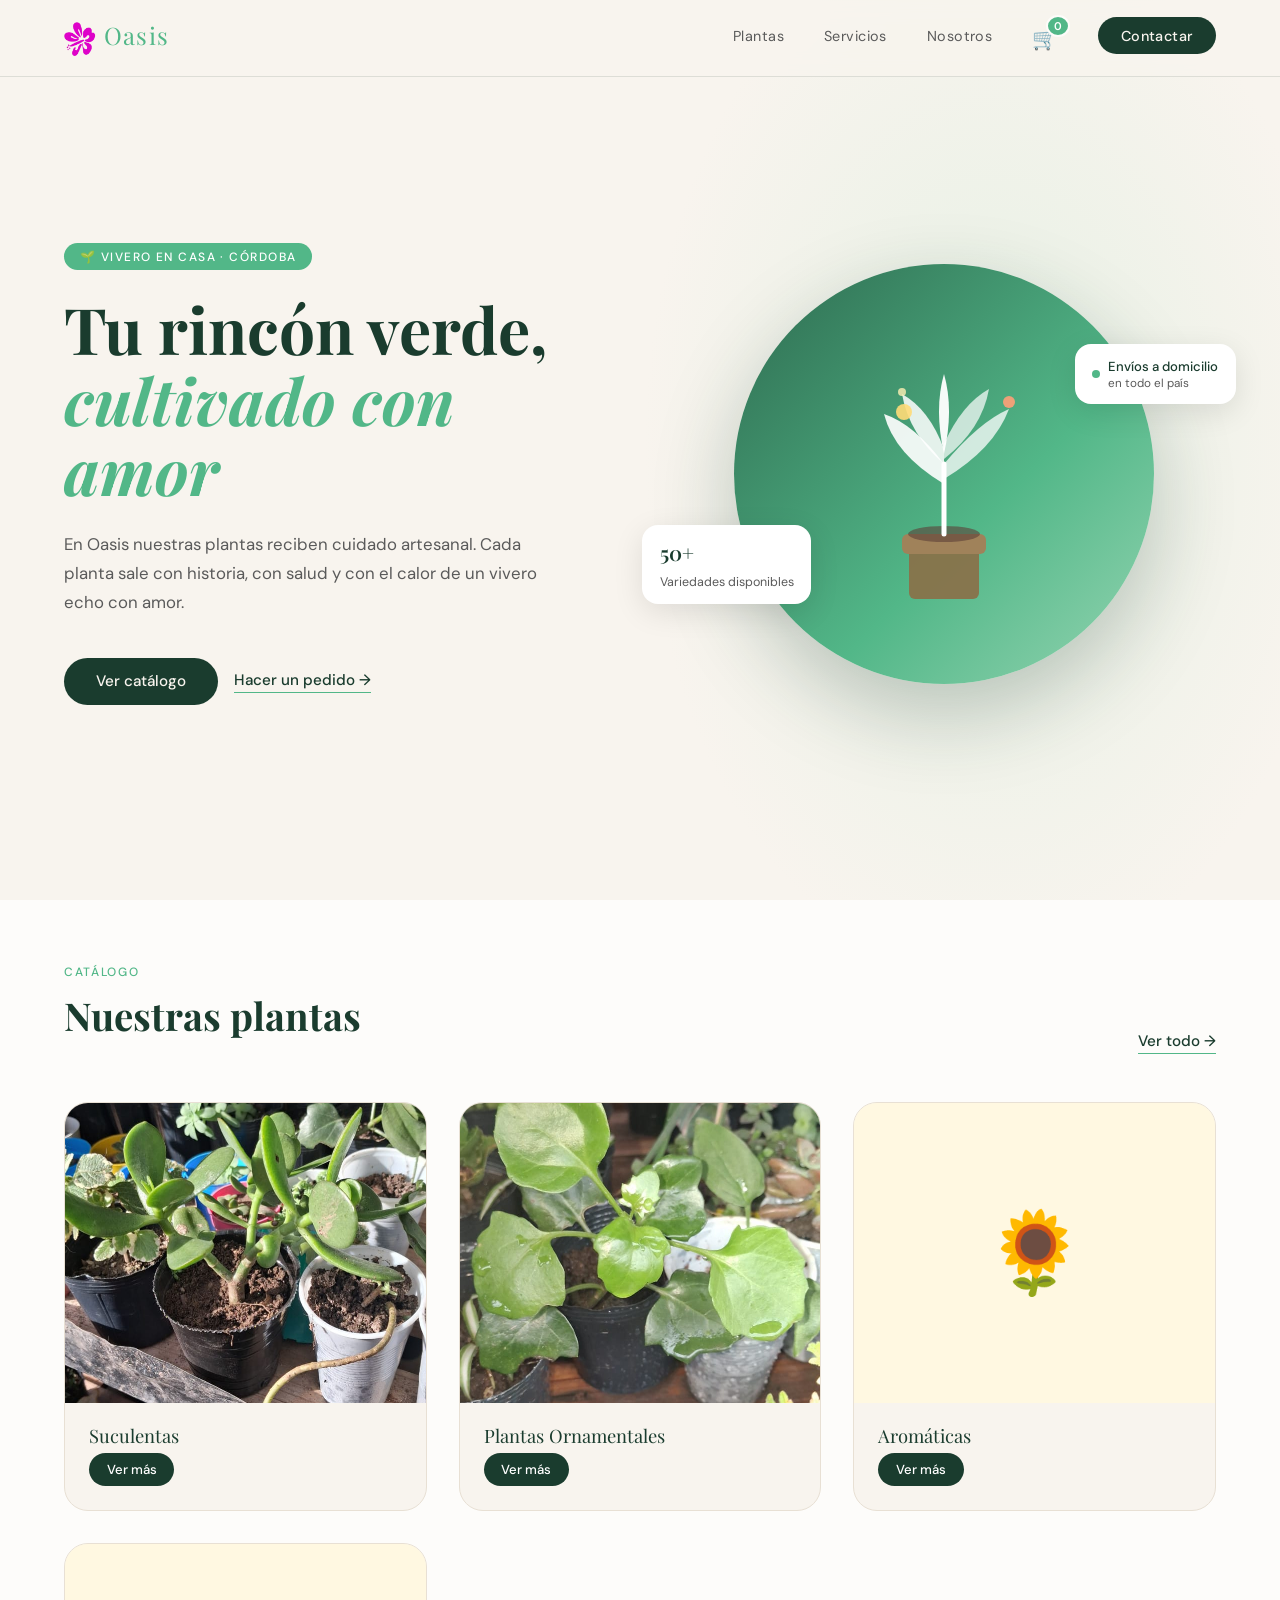
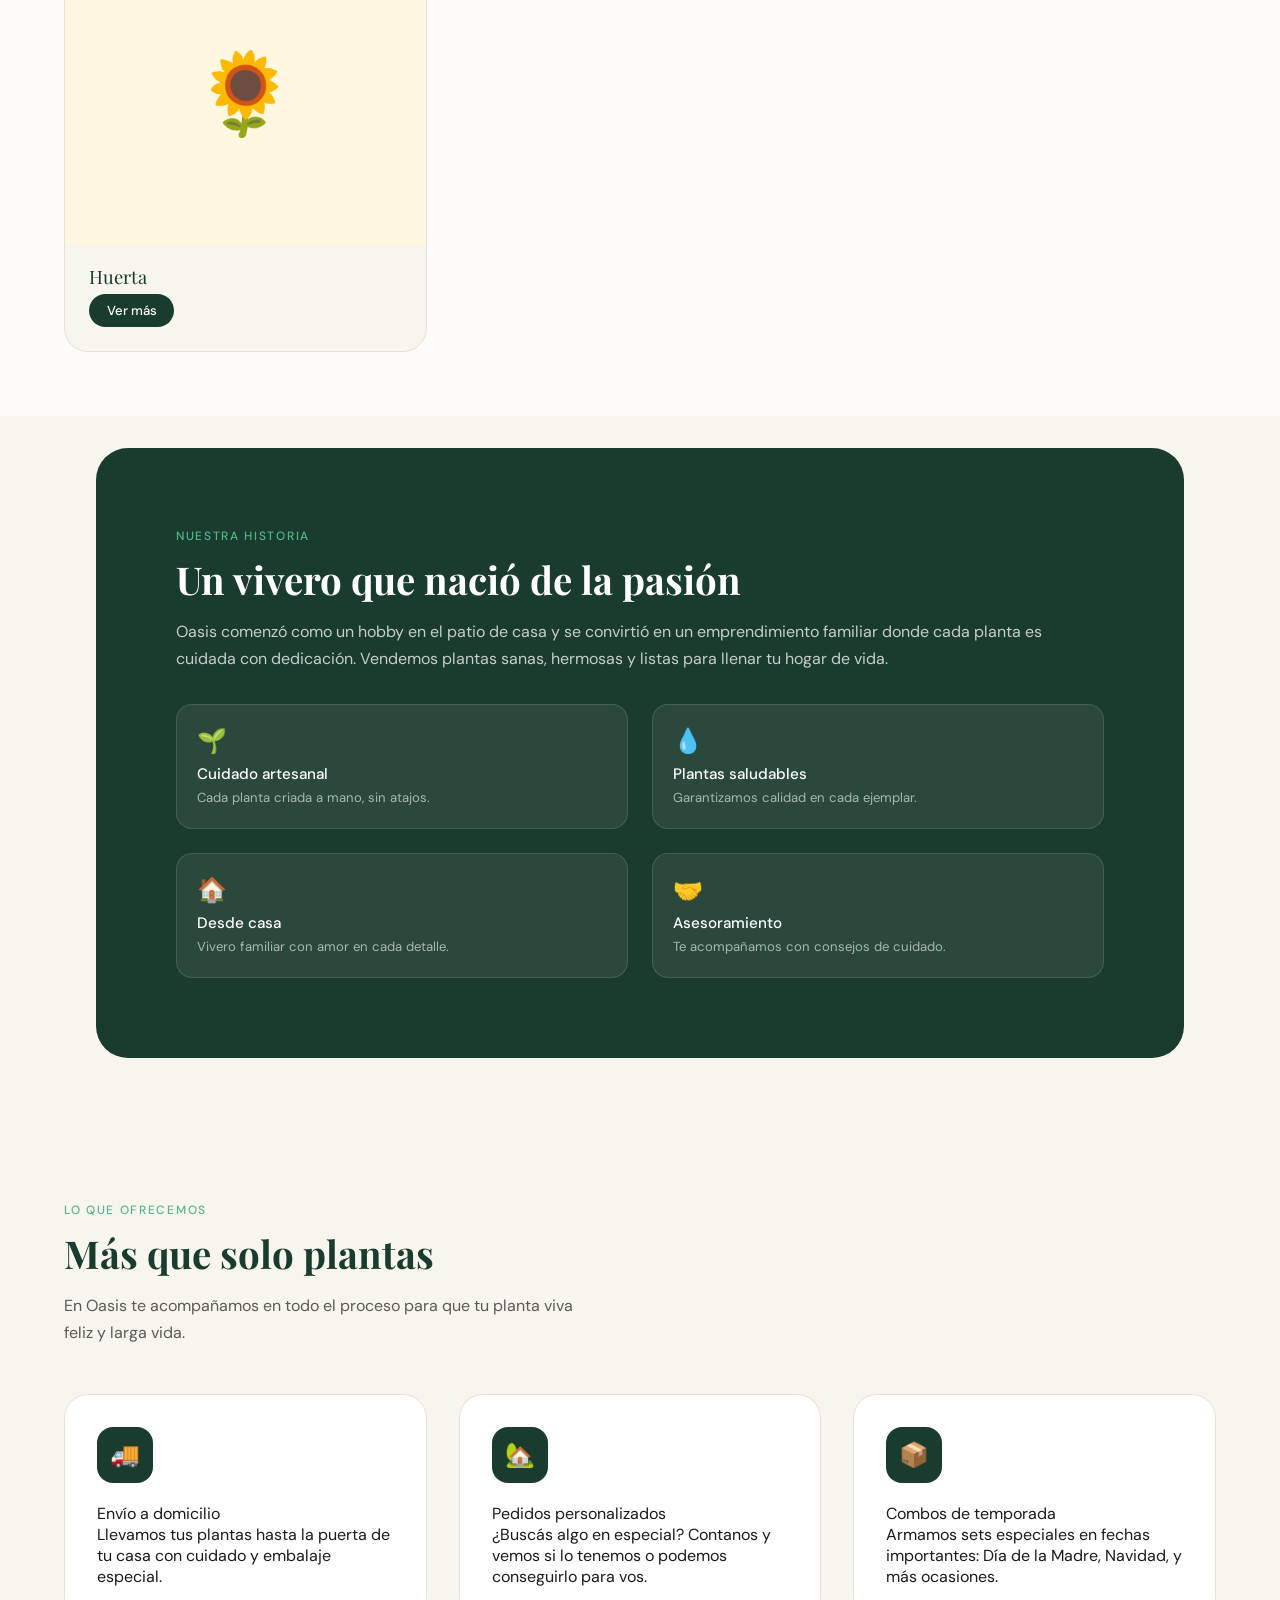
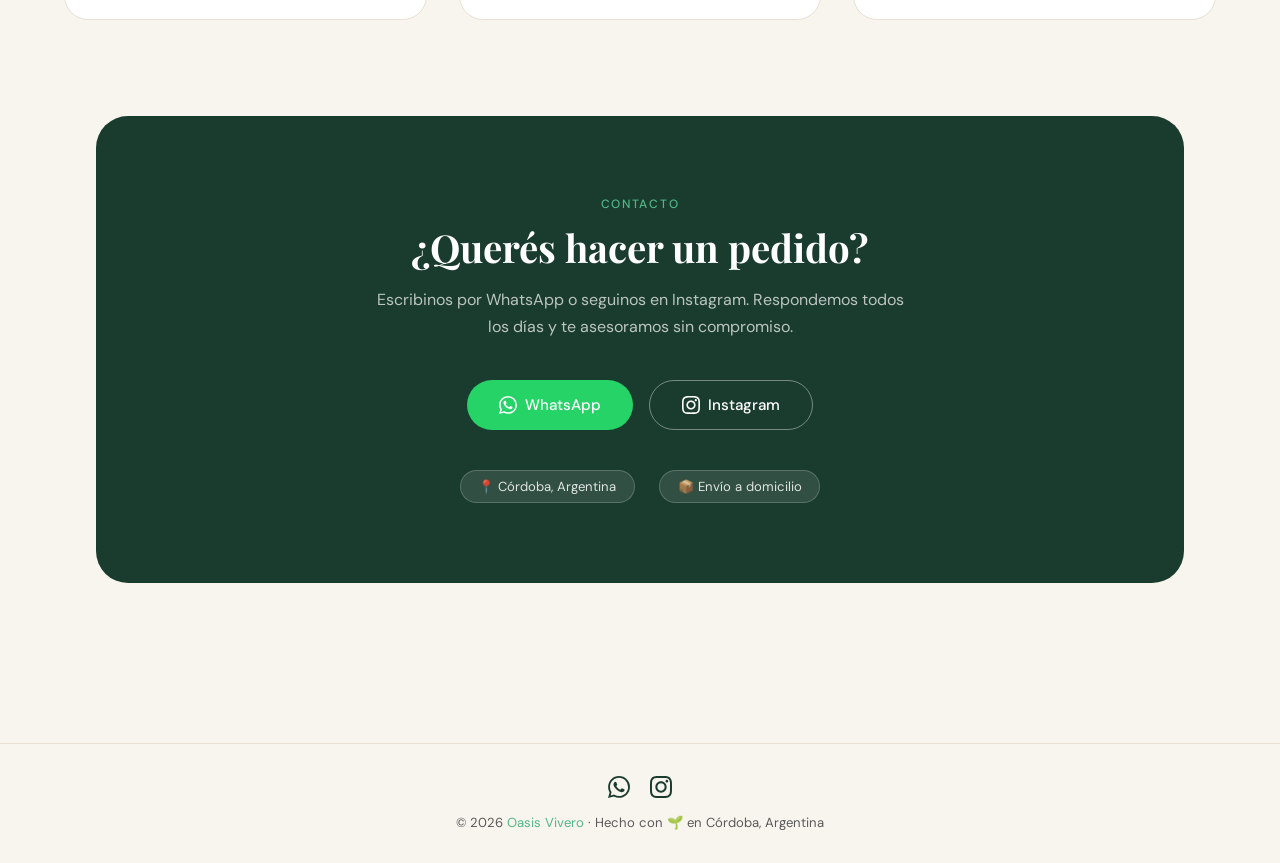
==== commit 50ce2343: "n" ====
--- a/index.html
+++ b/index.html
@@ -30,7 +30,7 @@
     <h1>Tu rincón verde, <em>cultivado con amor</em></h1>
     <p class="hero-desc">
       En Oasis nuestras plantas reciben cuidado artesanal. 
-      Cada planta sale con historia, con salud y con el calor de un vivero familiar.
+      Cada planta sale con historia, con salud y con el calor de un vivero echo con amor.
     </p>
     <div class="hero-btns">
       <a href="#catalogo" class="btn-primary">Ver catálogo</a>
@@ -94,7 +94,7 @@
   <div class="cards-grid">
     <div class="plant-card reveal">
       <a href="suculentas.html" class="plant-img bg2">
-        <img src="./imgs/suculentas/jade.png" alt="Categoría Suculentas" loading="lazy">
+        <img src="./imgs/suculentas/jade.png" alt="Categoría Suculentas" loading="lazy" decoding="async">
       </a>
       <div class="plant-info">
         <div class="plant-name">Suculentas</div>
@@ -104,10 +104,9 @@
       </div>
     </div>
 
-      <div class="cards-grid">
     <div class="plant-card reveal">
       <a href="ornamentales.html" class="plant-img bg6">
-        <img src="./imgs/ornamentales/Senecio angulatus.png" alt="Categoría Ornamentales" loading="lazy">
+        <img src="./imgs/ornamentales/Senecio angulatus.png" alt="Categoría Ornamentales" loading="lazy" decoding="async">
       </a>
       <div class="plant-info">
         <div class="plant-name">Plantas Ornamentales</div>
@@ -126,7 +125,6 @@
         </div>
       </div>
     </div>
-</section>
 
     <div class="plant-card reveal">
       <a href="Huerta.html" class="plant-img bg4">🌻</a>
@@ -137,6 +135,7 @@
         </div>
       </div>
     </div>
+
 </section>
 
 <!-- NOSOTROS -->
@@ -225,7 +224,6 @@
     <div class="info-chips">
       <div class="chip">📍 Córdoba, Argentina</div>
       <div class="chip">📦 Envío a domicilio</div>
-      <div class="chip">🕐 Lunes a Sábado</div>
     </div>
   </div>
 </section>
--- a/style.css
+++ b/style.css
@@ -335,7 +335,6 @@
   .cards-grid {
     display: grid;
     grid-template-columns: repeat(3, 1fr);
-    gap: 1.5rem;
     gap: 2rem;
   }
 
@@ -368,6 +367,7 @@
     height: 100%;
     object-fit: cover;
     cursor: zoom-in;
+    transition: opacity 0.2s ease-in-out;
   }
 
   .plant-img.bg1 { background: #e8f5e9; }
@@ -401,6 +401,107 @@
     font-size: 1.15rem;
     color: var(--verde-oscuro);
     margin-bottom: 0.3rem;
+  }
+
+  .plant-name-container {
+    display: flex;
+    flex-direction: column;
+    gap: 0.4rem;
+    margin-bottom: 0.6rem;
+  }
+
+  .plant-badges {
+    display: flex;
+    gap: 0.4rem;
+    flex-wrap: wrap;
+  }
+
+  .plant-inline-badge {
+    background: #d4edda;
+    color: var(--verde-oscuro);
+    font-size: 0.75rem;
+    font-weight: 600;
+    padding: 0.2rem 0.5rem;
+    border-radius: 0.4rem;
+  }
+
+  .plant-size-badge {
+    position: absolute;
+    top: 1rem;
+    left: 1rem;
+    background: #d4edda;
+    color: var(--verde-oscuro);
+    font-size: 0.7rem;
+    font-weight: 600;
+    padding: 0.25rem 0.65rem;
+    border-radius: 2rem;
+    letter-spacing: 0.05em;
+    z-index: 2;
+  }
+
+  .color-selector {
+    display: flex;
+    gap: 0.5rem;
+    margin-bottom: 0.8rem;
+    align-items: center;
+  }
+
+  .color-swatch {
+    cursor: pointer;
+    display: inline-flex;
+    position: relative;
+  }
+
+  .color-swatch input[type="radio"] {
+    display: none; /* Oculta el círculo de selección por defecto */
+  }
+
+  .swatch-bg {
+    width: 22px;
+    height: 22px;
+    border-radius: 50%;
+    border: 1px solid rgba(0,0,0,0.15);
+    transition: transform 0.2s, box-shadow 0.2s;
+  }
+
+  .color-swatch input[type="radio"]:checked + .swatch-bg {
+    transform: scale(1.15);
+    box-shadow: 0 0 0 2px var(--crema), 0 0 0 4px var(--verde-medio);
+  }
+
+  .color-swatch:hover .swatch-bg {
+    transform: scale(1.1);
+  }
+
+  /* SELECTOR DE TAMAÑOS */
+  .size-selector {
+    display: flex;
+    gap: 0.5rem;
+    margin-bottom: 0.8rem;
+    align-items: center;
+    flex-wrap: wrap;
+  }
+  .size-option {
+    cursor: pointer;
+    display: inline-flex;
+  }
+  .size-option input[type="radio"] {
+    display: none;
+  }
+  .size-bg {
+    padding: 0.3rem 0.6rem;
+    border-radius: 0.5rem;
+    border: 1px solid var(--crema-oscura);
+    background: white;
+    color: var(--texto-suave);
+    font-size: 0.8rem;
+    font-weight: 600;
+    transition: all 0.2s;
+  }
+  .size-option input[type="radio"]:checked + .size-bg {
+    background: var(--verde-oscuro);
+    color: white;
+    border-color: var(--verde-oscuro);
   }
 
   .plant-footer {
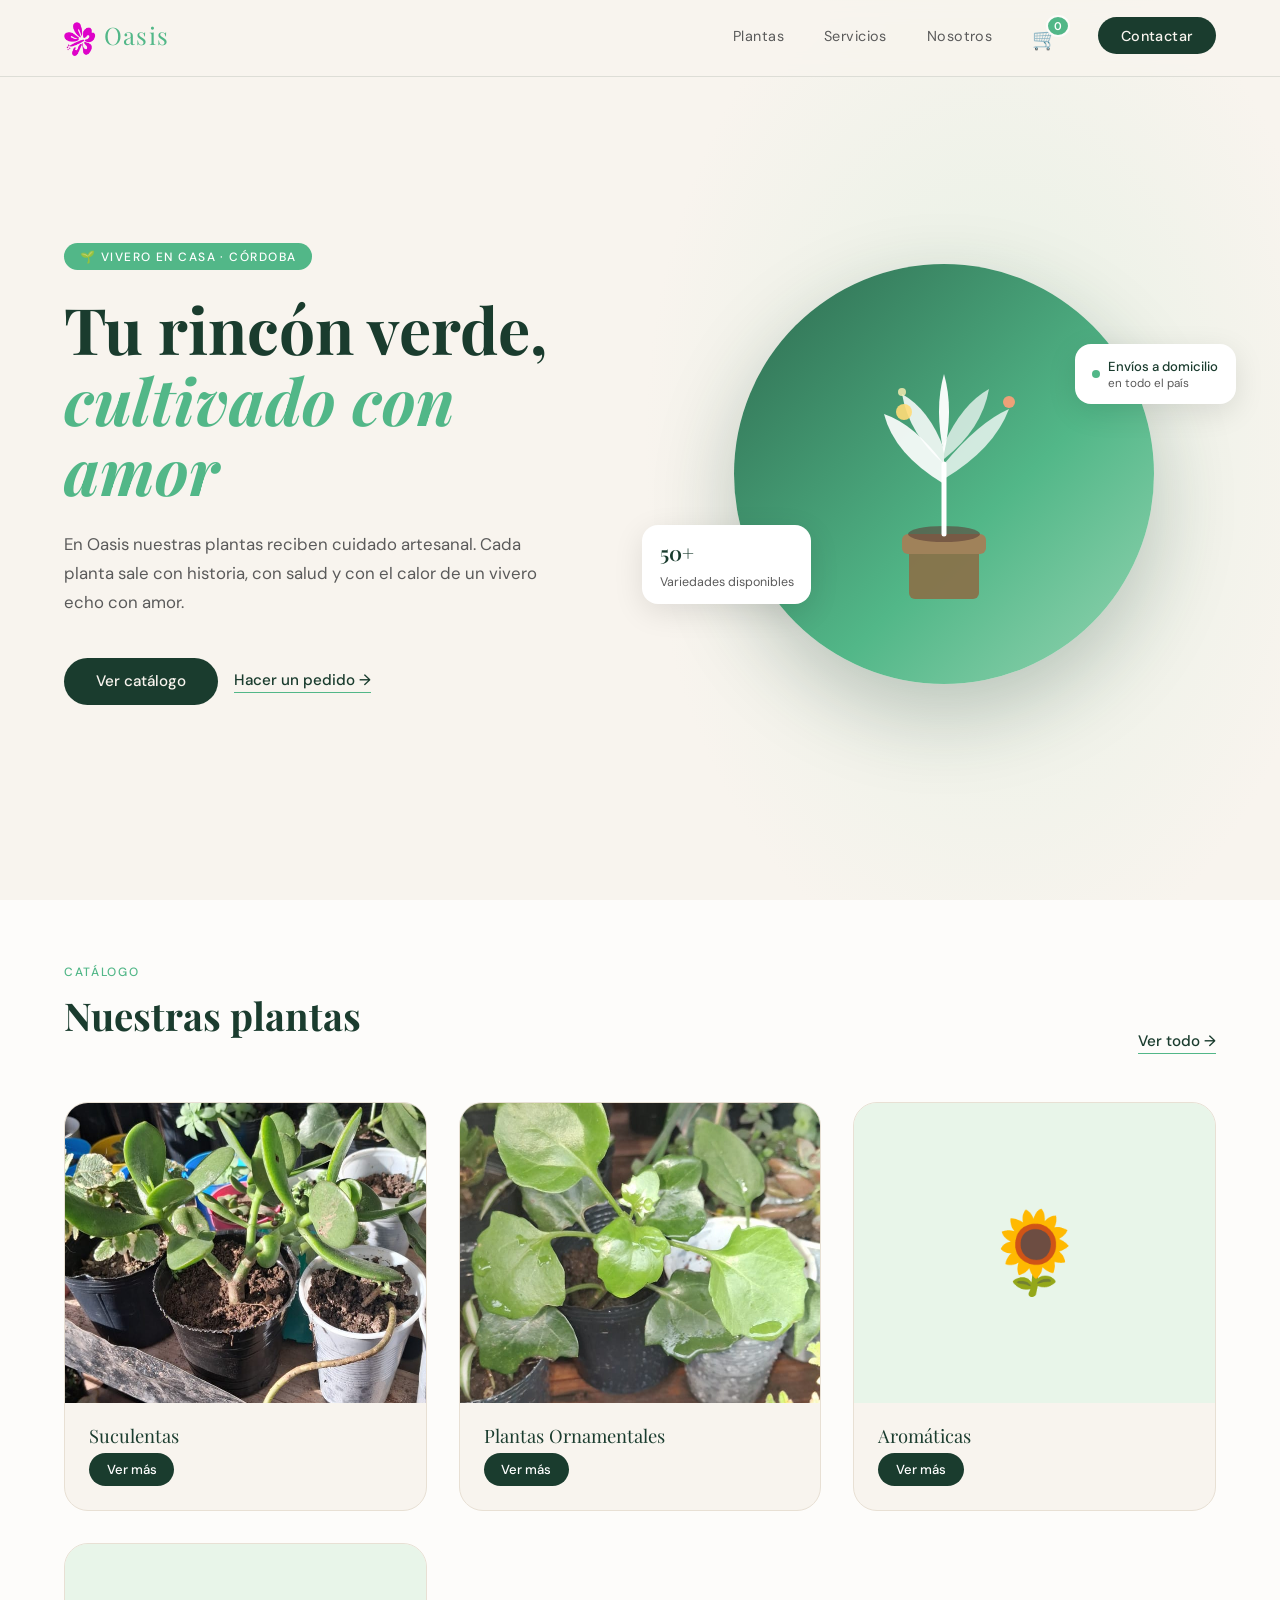
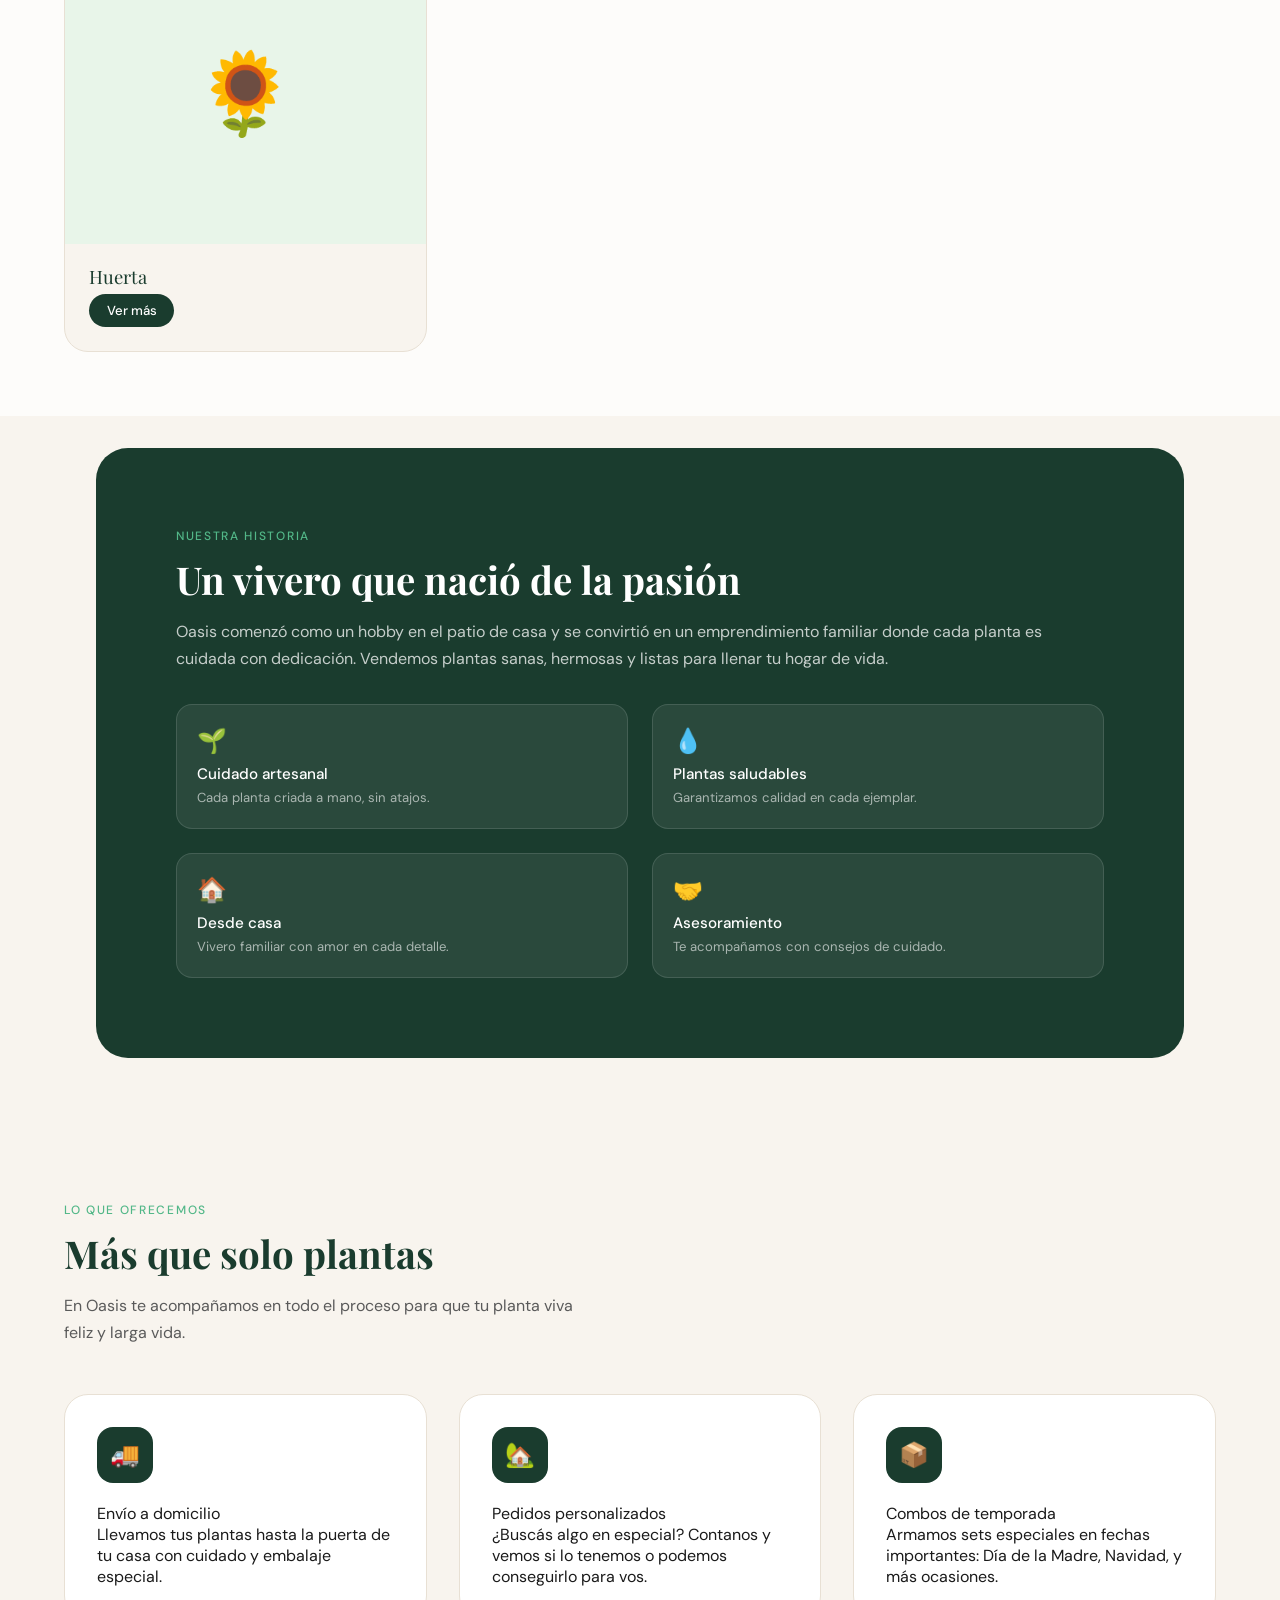
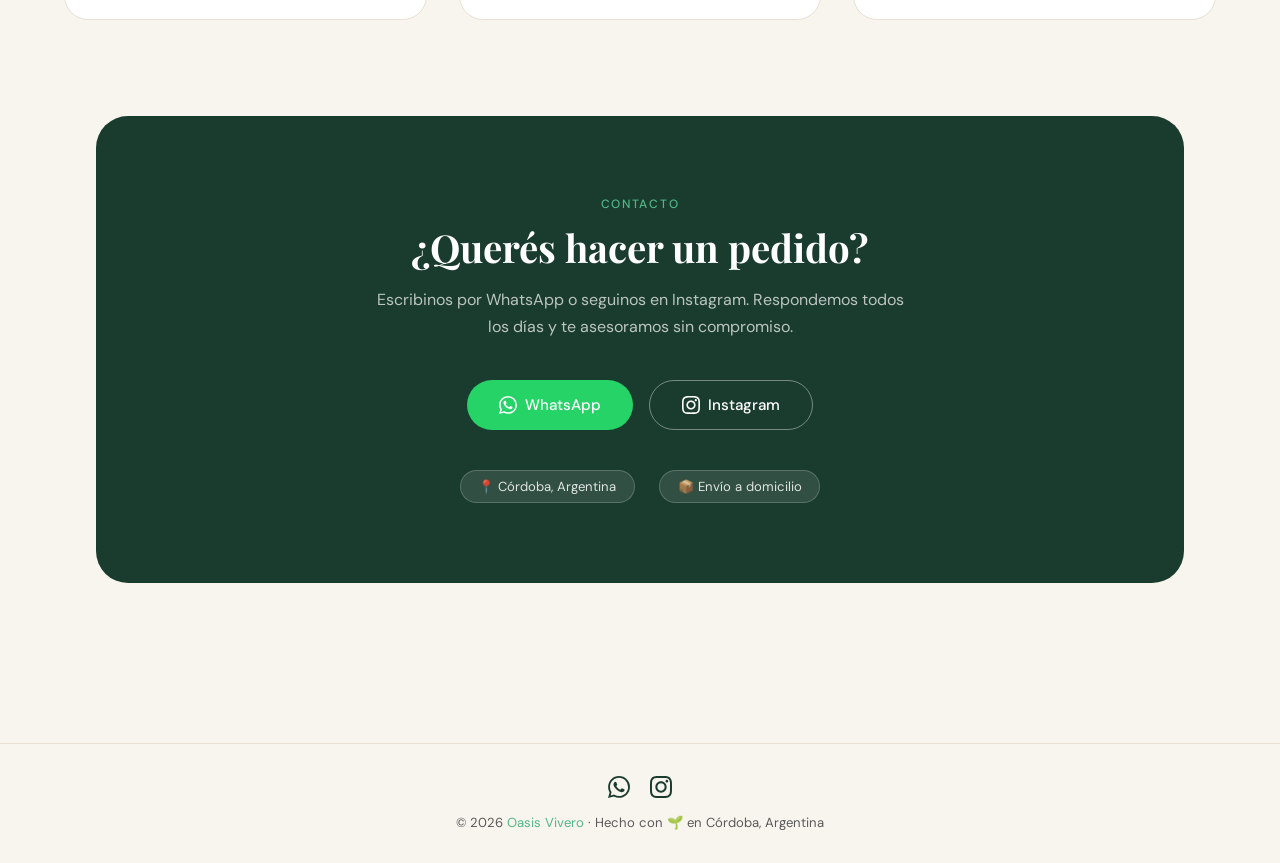
==== commit 61aeed95: "n" ====
--- a/index.html
+++ b/index.html
@@ -93,7 +93,7 @@
 
   <div class="cards-grid">
     <div class="plant-card reveal">
-      <a href="suculentas.html" class="plant-img bg2">
+      <a href="suculentas.html" class="plant-img" data-carousel="suculentas">
         <img src="./imgs/suculentas/jade.png" alt="Categoría Suculentas" loading="lazy" decoding="async">
       </a>
       <div class="plant-info">
@@ -105,7 +105,7 @@
     </div>
 
     <div class="plant-card reveal">
-      <a href="ornamentales.html" class="plant-img bg6">
+      <a href="ornamentales.html" class="plant-img" data-carousel="interior">
         <img src="./imgs/ornamentales/Senecio angulatus.png" alt="Categoría Ornamentales" loading="lazy" decoding="async">
       </a>
       <div class="plant-info">
@@ -117,7 +117,7 @@
     </div>
 
     <div class="plant-card reveal">
-      <a href="aromaticas.html" class="plant-img bg4">🌻</a>
+      <a href="aromaticas.html" class="plant-img">🌻</a>
       <div class="plant-info">
         <div class="plant-name">Aromáticas</div>
         <div class="plant-footer">
@@ -127,7 +127,7 @@
     </div>
 
     <div class="plant-card reveal">
-      <a href="Huerta.html" class="plant-img bg4">🌻</a>
+      <a href="Huerta.html" class="plant-img">🌻</a>
       <div class="plant-info">
         <div class="plant-name">Huerta</div>
         <div class="plant-footer">
@@ -254,6 +254,7 @@
 <!-- Botón Volver Arriba -->
 <a href="javascript:void(0)" class="back-to-top" id="backToTop" onclick="window.scrollTo({top: 0, behavior: 'smooth'})">↑</a>
 
+<script src="data.js"></script>
 <script src="script.js"></script>
 
 </body>
--- a/style.css
+++ b/style.css
@@ -360,6 +360,7 @@
     position: relative;
     text-decoration: none;
     color: inherit;
+    background: #e8f5e9; /* Fondo único para todas las tarjetas */
   }
 
   .plant-img img {
@@ -369,13 +370,6 @@
     cursor: zoom-in;
     transition: opacity 0.2s ease-in-out;
   }
-
-  .plant-img.bg1 { background: #e8f5e9; }
-  .plant-img.bg2 { background: #f3e5f5; }
-  .plant-img.bg3 { background: #e3f2fd; }
-  .plant-img.bg4 { background: #fff8e1; }
-  .plant-img.bg5 { background: #fce4ec; }
-  .plant-img.bg6 { background: #e8f5e9; }
 
   .plant-badge {
     position: absolute;
@@ -780,6 +774,8 @@
     transition: right 0.3s ease;
     display: flex; flex-direction: column; padding: 2rem;
     box-shadow: -10px 0 30px rgba(0,0,0,0.1);
+  overflow-y: auto;
+  -webkit-overflow-scrolling: touch;
   }
   .cart-drawer.open { right: 0; }
   .cart-header {
@@ -787,7 +783,7 @@
     margin-bottom: 2rem; padding-bottom: 1rem; border-bottom: 1px solid var(--crema-oscura);
   }
   .cart-close { background: none; border: none; font-size: 1.5rem; cursor: pointer; color: var(--texto-suave); }
-  .cart-items { flex: 1; overflow-y: auto; padding-right: 0.5rem; }
+.cart-items { flex: 1 0 auto; padding-right: 0.5rem; }
   .cart-item {
     display: flex; justify-content: space-between; align-items: center;
     margin-bottom: 1rem; padding: 1rem; background: var(--crema); border-radius: 1rem;
@@ -798,6 +794,7 @@
     width: 100%;
     height: 100%;
     object-fit: cover;
+  object-position: center !important;
     border-radius: inherit;
   }
 
@@ -894,6 +891,7 @@
     display: flex;
     gap: 1rem;
     flex-wrap: wrap;
+  flex-shrink: 0;
   }
   .sort-select {
     padding: 0.8rem 1.2rem;
@@ -904,7 +902,12 @@
     font-family: inherit;
   }
 
-  .search-wrapper { position: relative; width: 100%; max-width: 400px; }
+.search-wrapper { 
+  position: relative; 
+  flex: 1; 
+  min-width: 200px; 
+  max-width: 400px; 
+}
   .search-input { padding-right: 3rem; }
   .search-clear {
     position: absolute;
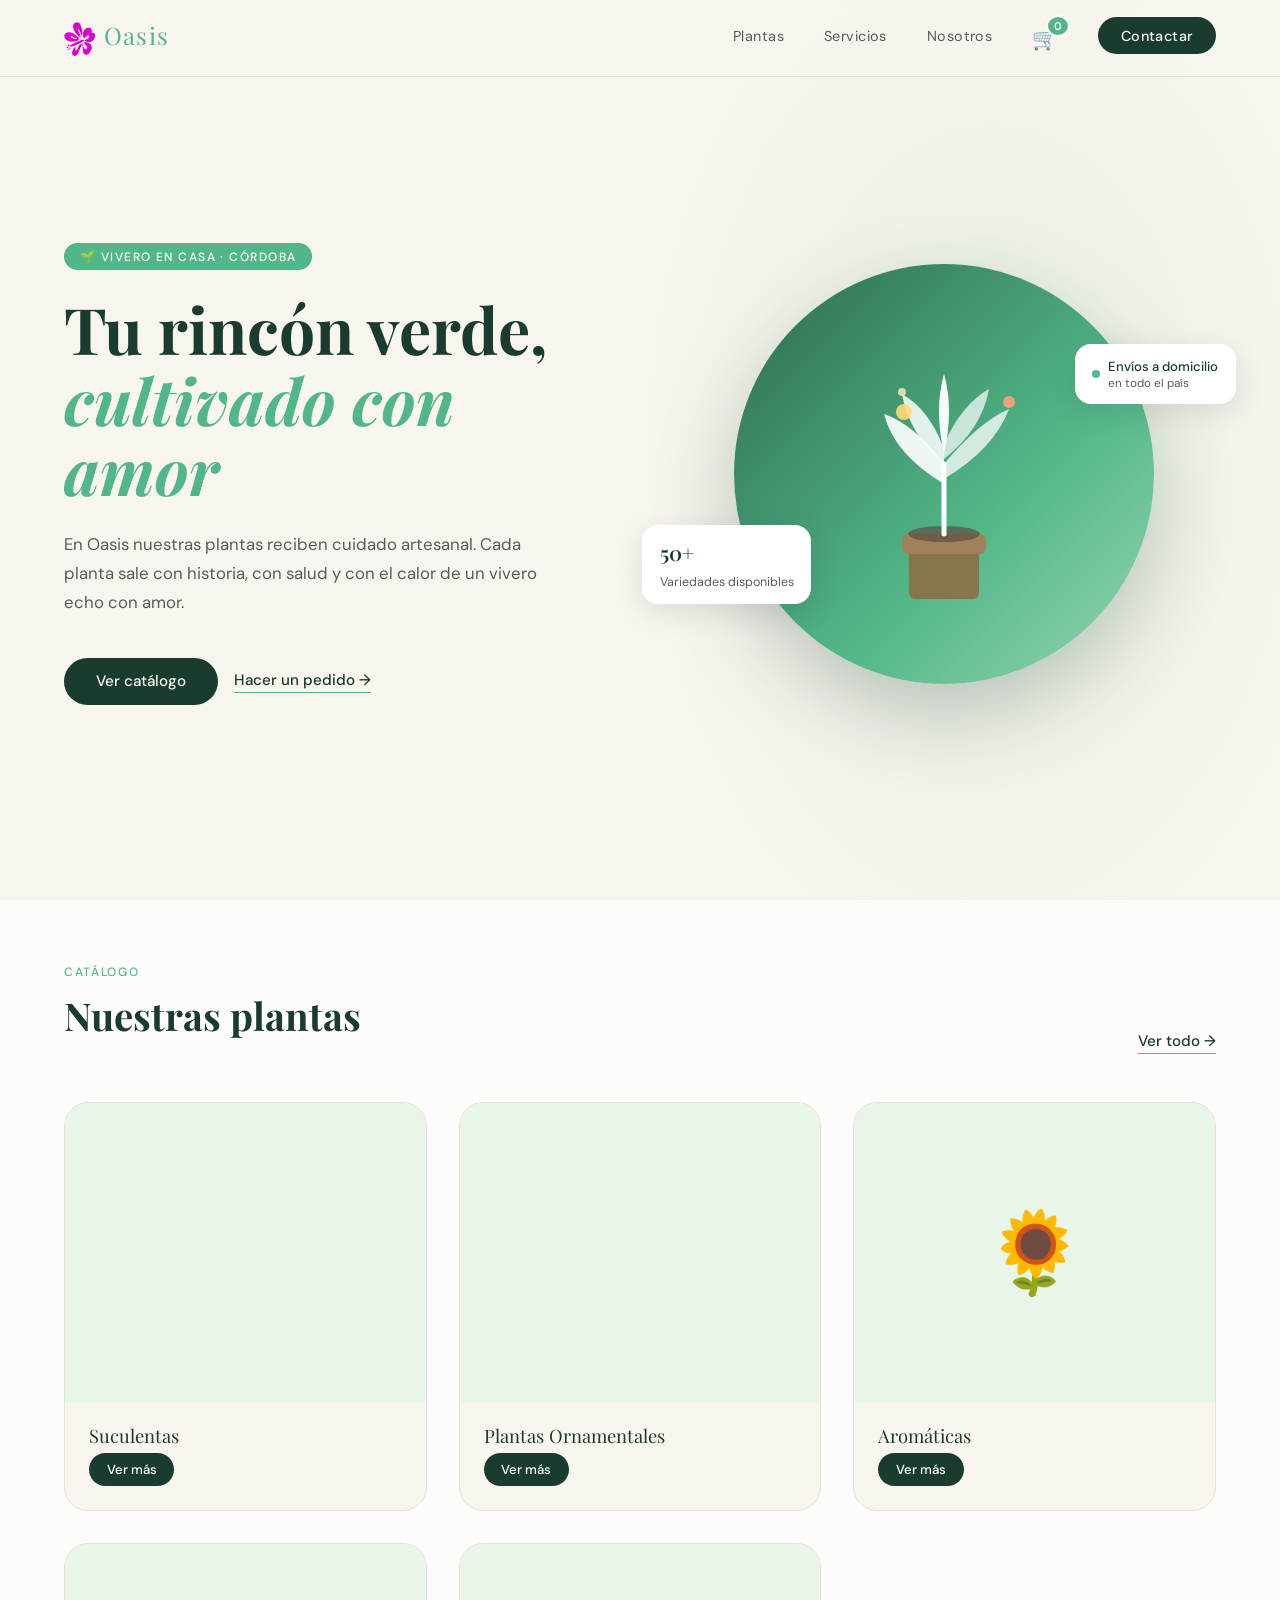
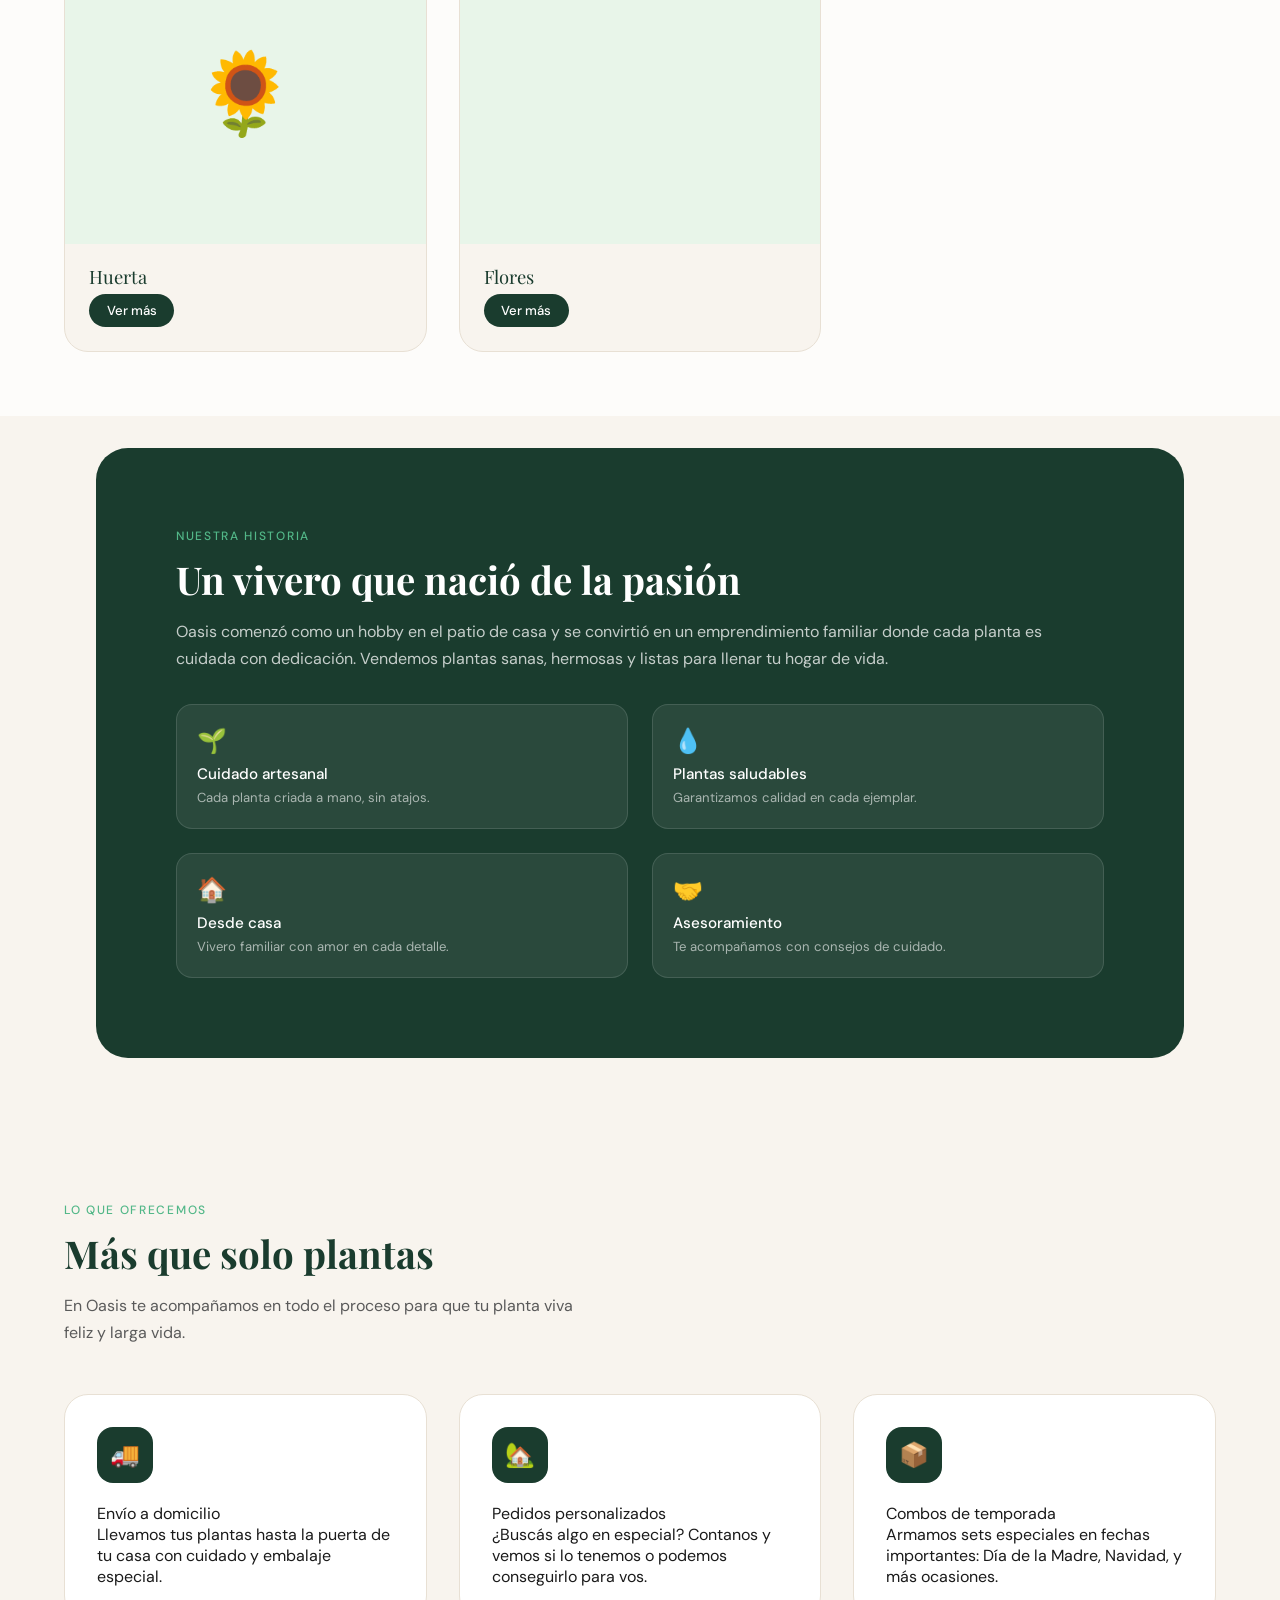
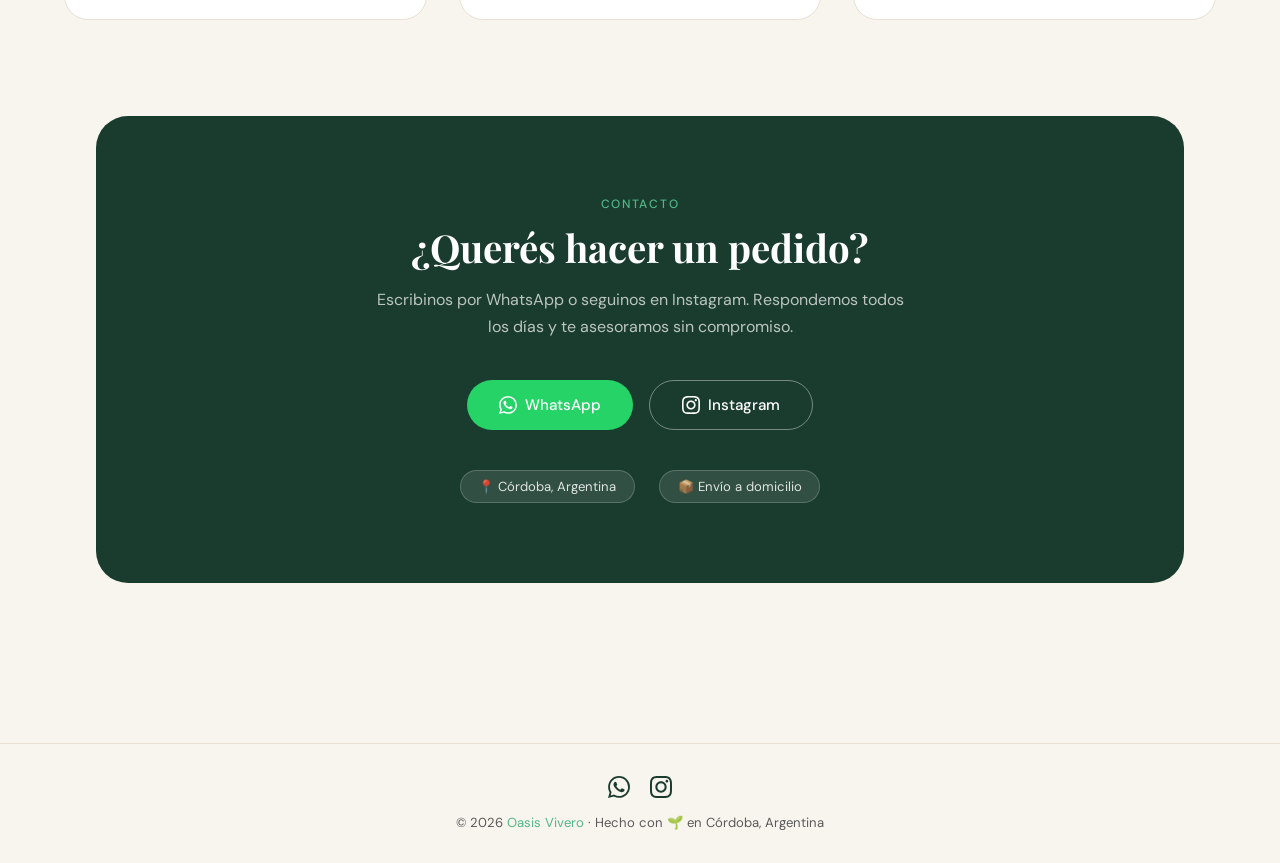
==== commit 715b81f2: "n" ====
--- a/index.html
+++ b/index.html
@@ -136,6 +136,18 @@
       </div>
     </div>
 
+    <div class="plant-card reveal">
+      <a href="flores.html" class="plant-img" data-carousel="flores">
+        <img src="logo.png" alt="Categoría Flores" loading="lazy" decoding="async">
+      </a>
+      <div class="plant-info">
+        <div class="plant-name">Flores</div>
+        <div class="plant-footer">
+          <a href="flores.html" class="btn-agregar">Ver más</a>
+        </div>
+      </div>
+    </div>
+  </div>
 </section>
 
 <!-- NOSOTROS -->
